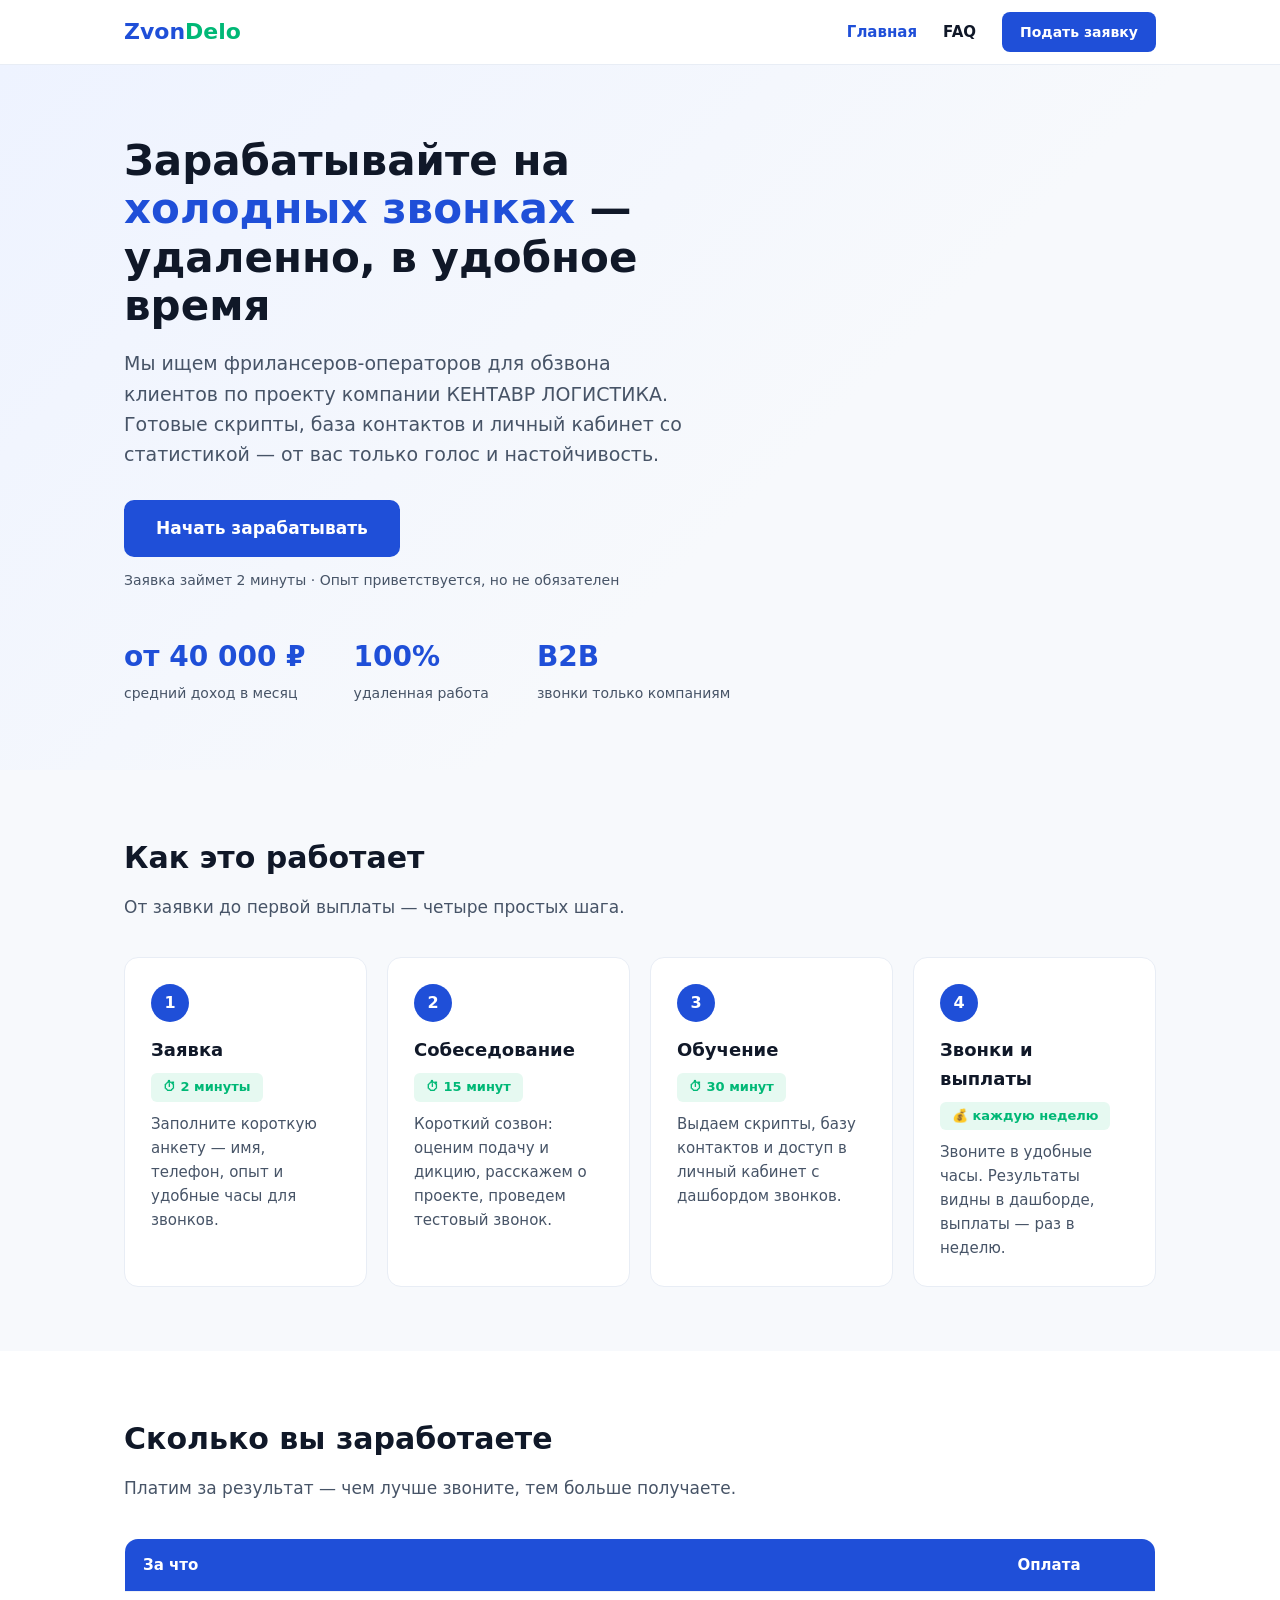
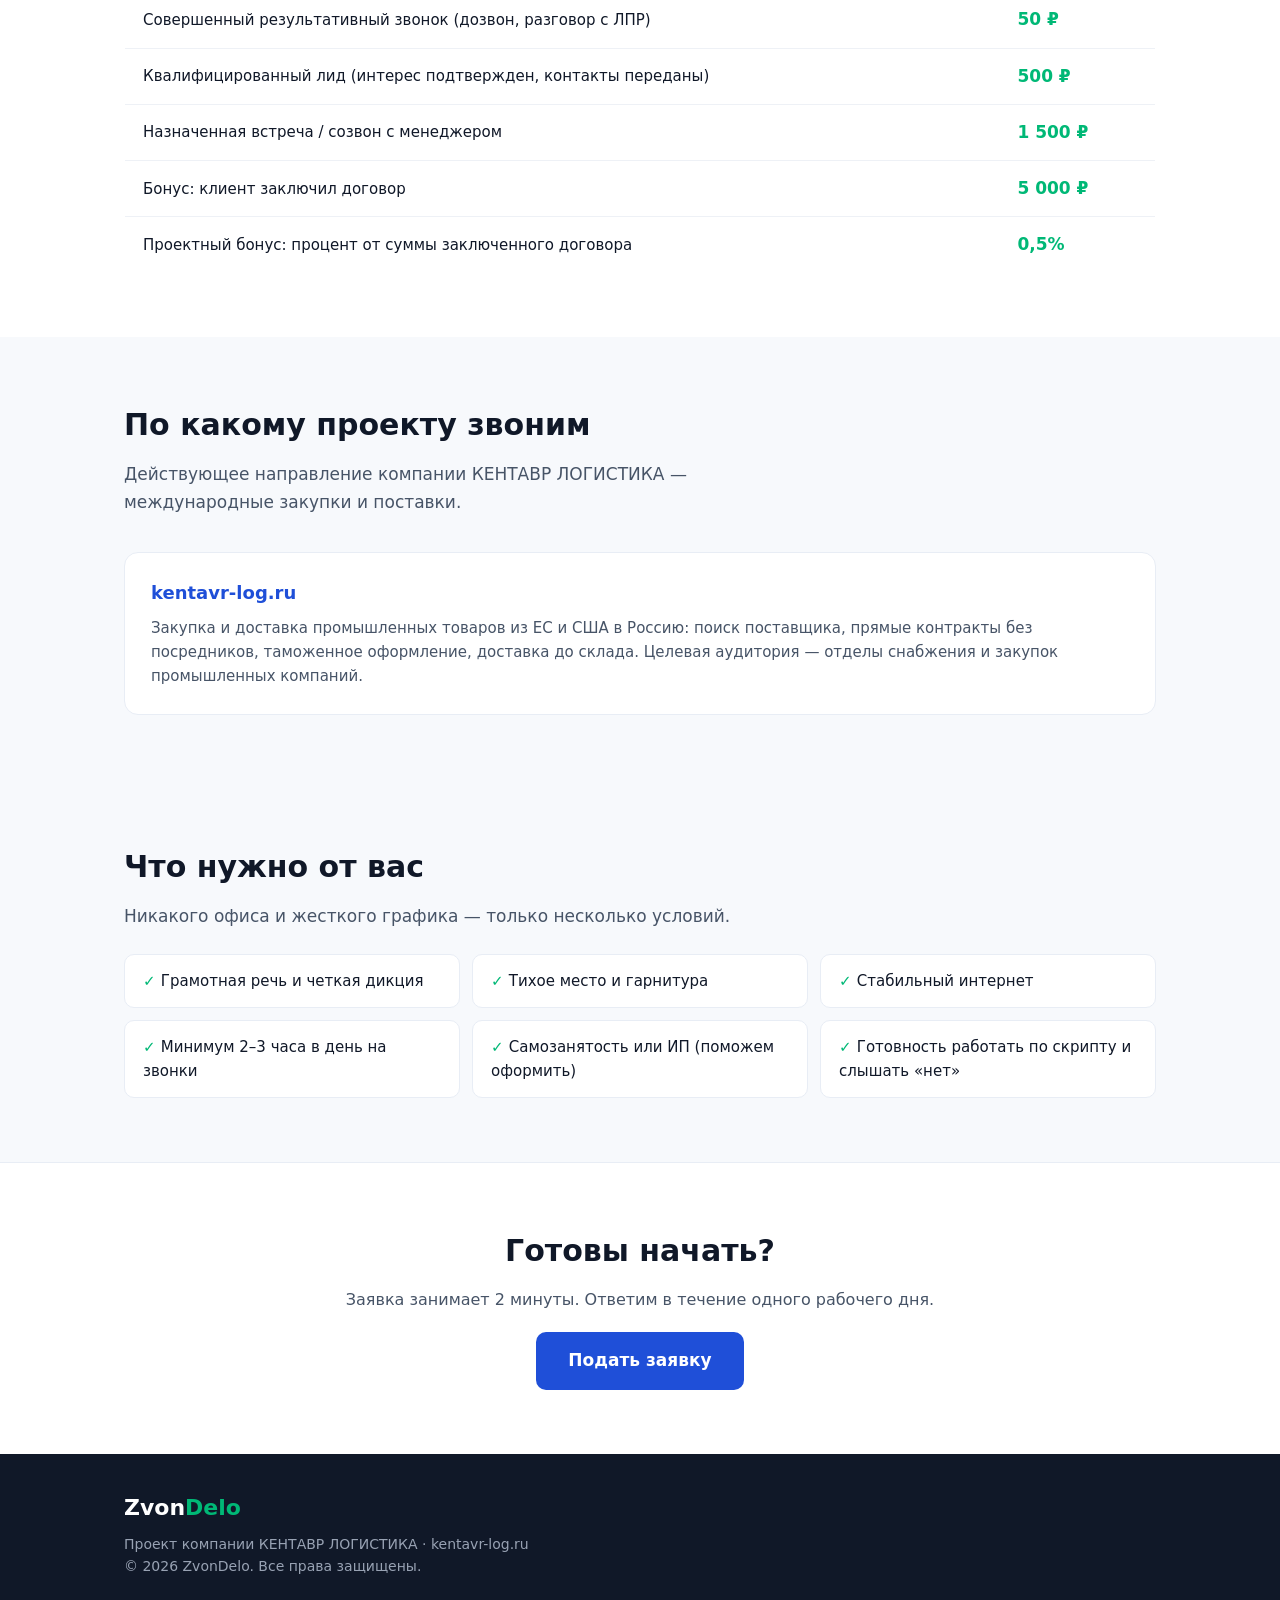
==== index.html @ e2e8523f "narrow delivery geography to Russia only Co-Authored-By: Claude Fable 5 <noreply@anthropic.com>" ====
<!DOCTYPE html>
<html lang="ru">
<head>
<meta charset="UTF-8">
<meta name="viewport" content="width=device-width, initial-scale=1.0">
<title>ZvonDelo — работа на холодных звонках | Удаленная подработка для операторов</title>
<meta name="description" content="Зарабатывайте на холодных звонках удаленно. Гибкий график, оплата за результат, готовые скрипты и база контактов. Подайте заявку за 2 минуты.">
<link rel="icon" type="image/svg+xml" href="favicon.svg">
<link rel="stylesheet" href="style.css">
</head>
<body>

<header>
  <div class="wrap nav">
    <a href="index.html" style="text-decoration:none"><div class="logo">Zvon<span>Delo</span></div></a>
    <div class="nav-links">
      <a href="index.html" class="active">Главная</a>
      <a href="faq.html">FAQ</a>
      <a class="btn-sm" href="apply.html">Подать заявку</a>
    </div>
  </div>
</header>

<section class="hero">
  <div class="wrap">
    <h1>Зарабатывайте на <em>холодных звонках</em> — удаленно, в удобное время</h1>
    <p>Мы ищем фрилансеров-операторов для обзвона клиентов по проекту компании КЕНТАВР ЛОГИСТИКА. Готовые скрипты, база контактов и личный кабинет со статистикой — от вас только голос и настойчивость.</p>
    <a class="btn" href="apply.html">Начать зарабатывать</a>
    <div class="note">Заявка займет 2 минуты · Опыт приветствуется, но не обязателен</div>
    <div class="stats">
      <div><b>от 40 000 ₽</b><span>средний доход в месяц</span></div>
      <div><b>100%</b><span>удаленная работа</span></div>
      <div><b>B2B</b><span>звонки только компаниям</span></div>
    </div>
  </div>
</section>

<section>
  <div class="wrap">
    <h2>Как это работает</h2>
    <p class="sub">От заявки до первой выплаты — четыре простых шага.</p>
    <div class="grid">
      <div class="card"><div class="num">1</div><h3>Заявка</h3><div class="time">⏱ 2 минуты</div><p>Заполните короткую анкету — имя, телефон, опыт и удобные часы для звонков.</p></div>
      <div class="card"><div class="num">2</div><h3>Собеседование</h3><div class="time">⏱ 15 минут</div><p>Короткий созвон: оценим подачу и дикцию, расскажем о проекте, проведем тестовый звонок.</p></div>
      <div class="card"><div class="num">3</div><h3>Обучение</h3><div class="time">⏱ 30 минут</div><p>Выдаем скрипты, базу контактов и доступ в личный кабинет с дашбордом звонков.</p></div>
      <div class="card"><div class="num">4</div><h3>Звонки и выплаты</h3><div class="time">💰 каждую неделю</div><p>Звоните в удобные часы. Результаты видны в дашборде, выплаты — раз в неделю.</p></div>
    </div>
  </div>
</section>

<section class="pay">
  <div class="wrap">
    <h2>Сколько вы заработаете</h2>
    <p class="sub">Платим за результат — чем лучше звоните, тем больше получаете.</p>
    <table class="pay-table">
      <tr><th>За что</th><th>Оплата</th></tr>
      <tr><td>Совершенный результативный звонок (дозвон, разговор с ЛПР)</td><td><b>50 ₽</b></td></tr>
      <tr><td>Квалифицированный лид (интерес подтвержден, контакты переданы)</td><td><b>500 ₽</b></td></tr>
      <tr><td>Назначенная встреча / созвон с менеджером</td><td><b>1 500 ₽</b></td></tr>
      <tr><td>Бонус: клиент заключил договор</td><td><b>5 000 ₽</b></td></tr>
      <tr><td>Проектный бонус: процент от суммы заключенного договора</td><td><b>0,5%</b></td></tr>
    </table>
  </div>
</section>

<section class="projects">
  <div class="wrap">
    <h2>По какому проекту звоним</h2>
    <p class="sub">Действующее направление компании КЕНТАВР ЛОГИСТИКА — международные закупки и поставки.</p>
    <div class="grid">
      <div class="card"><h3>kentavr-log.ru</h3><p>Закупка и доставка промышленных товаров из ЕС и США в Россию: поиск поставщика, прямые контракты без посредников, таможенное оформление, доставка до склада. Целевая аудитория — отделы снабжения и закупок промышленных компаний.</p></div>
    </div>
  </div>
</section>

<section class="req">
  <div class="wrap">
    <h2>Что нужно от вас</h2>
    <p class="sub" style="margin-bottom:24px">Никакого офиса и жесткого графика — только несколько условий.</p>
    <ul>
      <li>Грамотная речь и четкая дикция</li>
      <li>Тихое место и гарнитура</li>
      <li>Стабильный интернет</li>
      <li>Минимум 2–3 часа в день на звонки</li>
      <li>Самозанятость или ИП (поможем оформить)</li>
      <li>Готовность работать по скрипту и слышать «нет»</li>
    </ul>
  </div>
</section>

<section class="cta-strip">
  <div class="wrap">
    <h2>Готовы начать?</h2>
    <p>Заявка занимает 2 минуты. Ответим в течение одного рабочего дня.</p>
    <a class="btn" href="apply.html">Подать заявку</a>
  </div>
</section>

<footer>
  <div class="wrap">
    <div class="logo">Zvon<span style="color:var(--accent)">Delo</span></div>
    <div>Проект компании КЕНТАВР ЛОГИСТИКА · kentavr-log.ru</div>
    <div>© 2026 ZvonDelo. Все права защищены.</div>
  </div>
</footer>

</body>
</html>
---- style.css ----
:root{
  --blue:#1f4fd8; --blue-dark:#16389c; --ink:#101828; --gray:#475467;
  --bg:#f7f9fc; --card:#ffffff; --accent:#00b876; --radius:14px;
}
*{margin:0;padding:0;box-sizing:border-box}
body{font-family:'Segoe UI',system-ui,-apple-system,sans-serif;color:var(--ink);background:var(--bg);line-height:1.6}
.wrap{max-width:1080px;margin:0 auto;padding:0 24px}
header{background:#fff;border-bottom:1px solid #e8edf5;position:sticky;top:0;z-index:10}
.nav{display:flex;align-items:center;justify-content:space-between;height:64px}
.logo{font-size:22px;font-weight:800;color:var(--blue)}
.logo span{color:var(--accent)}
.nav a.btn-sm{background:var(--blue);color:#fff;padding:9px 18px;border-radius:8px;text-decoration:none;font-weight:600;font-size:14px}
.nav-links{display:flex;gap:26px;align-items:center}
.nav-links a{color:var(--ink);text-decoration:none;font-size:15px;font-weight:600}
.nav-links a:hover{color:var(--blue)}
.nav-links a.active{color:var(--blue)}
@media(max-width:560px){.nav-links a:not(.btn-sm){display:none}}
.hero{padding:72px 0 64px;background:linear-gradient(135deg,#eef3ff 0%,#f7f9fc 60%)}
.hero h1{font-size:42px;line-height:1.15;max-width:640px;font-weight:800}
.hero h1 em{color:var(--blue);font-style:normal}
.hero p{font-size:19px;color:var(--gray);max-width:560px;margin:18px 0 30px}
.btn{display:inline-block;background:var(--blue);color:#fff;padding:15px 32px;border-radius:10px;font-size:17px;font-weight:700;text-decoration:none;transition:.2s}
.btn:hover{background:var(--blue-dark)}
.hero .note{font-size:14px;color:var(--gray);margin-top:12px}
.stats{display:flex;gap:48px;margin-top:44px;flex-wrap:wrap}
.stats div b{display:block;font-size:28px;color:var(--blue)}
.stats div span{font-size:14px;color:var(--gray)}
section{padding:64px 0}
h2{font-size:30px;font-weight:800;margin-bottom:12px}
.sub{color:var(--gray);font-size:17px;margin-bottom:36px;max-width:620px}
.grid{display:grid;grid-template-columns:repeat(auto-fit,minmax(240px,1fr));gap:20px}
.card{background:var(--card);border:1px solid #e8edf5;border-radius:var(--radius);padding:26px}
.card .num{width:38px;height:38px;border-radius:50%;background:var(--blue);color:#fff;display:flex;align-items:center;justify-content:center;font-weight:700;margin-bottom:14px}
.card h3{font-size:18px;margin-bottom:8px}
.card p{font-size:15px;color:var(--gray)}
.time{display:inline-block;background:#e6f9f1;color:var(--accent);font-size:13px;font-weight:700;padding:4px 12px;border-radius:6px;margin-bottom:10px}
.pay{background:#fff}
.pay-table{width:100%;border-collapse:collapse;background:var(--card);border-radius:var(--radius);overflow:hidden;border:1px solid #e8edf5}
.pay-table th{background:var(--blue);color:#fff;text-align:left;padding:14px 18px;font-size:15px}
.pay-table td{padding:14px 18px;border-top:1px solid #eef1f6;font-size:15px}
.pay-table td b{color:var(--accent);font-size:17px}
.projects .card h3{color:var(--blue)}
.req ul{list-style:none;display:grid;grid-template-columns:repeat(auto-fit,minmax(280px,1fr));gap:12px}
.req li{background:var(--card);border:1px solid #e8edf5;border-radius:10px;padding:14px 18px;font-size:15px}
.req li::before{content:"✓ ";color:var(--accent);font-weight:800}
.form-sec{background:linear-gradient(135deg,var(--blue) 0%,var(--blue-dark) 100%);color:#fff}
.form-sec h2,.form-sec .sub{color:#fff}
.form-sec .sub{opacity:.85}
form{background:#fff;border-radius:var(--radius);padding:32px;max-width:640px;color:var(--ink)}
.field{margin-bottom:18px}
.field label{display:block;font-size:14px;font-weight:600;margin-bottom:6px}
.field input,.field select,.field textarea{width:100%;padding:12px 14px;border:1px solid #d0d7e2;border-radius:8px;font-size:15px;font-family:inherit}
.field textarea{min-height:90px;resize:vertical}
.two{display:grid;grid-template-columns:1fr 1fr;gap:16px}
form button{width:100%;background:var(--accent);color:#fff;border:none;padding:15px;border-radius:10px;font-size:17px;font-weight:700;cursor:pointer}
form button:hover{filter:brightness(1.06)}
.form-note{font-size:13px;color:var(--gray);margin-top:12px;text-align:center}
.faq details{background:var(--card);border:1px solid #e8edf5;border-radius:10px;padding:18px 22px;margin-bottom:12px}
.faq summary{font-weight:700;cursor:pointer;font-size:16px}
.faq details p{margin-top:10px;color:var(--gray);font-size:15px}
.cta-strip{text-align:center;background:#fff;border-top:1px solid #e8edf5}
.cta-strip p{color:var(--gray);margin-bottom:20px}
footer{background:var(--ink);color:#98a2b3;padding:36px 0;font-size:14px}
footer .logo{color:#fff;margin-bottom:8px}
@media(max-width:640px){.hero h1{font-size:30px}.two{grid-template-columns:1fr}}
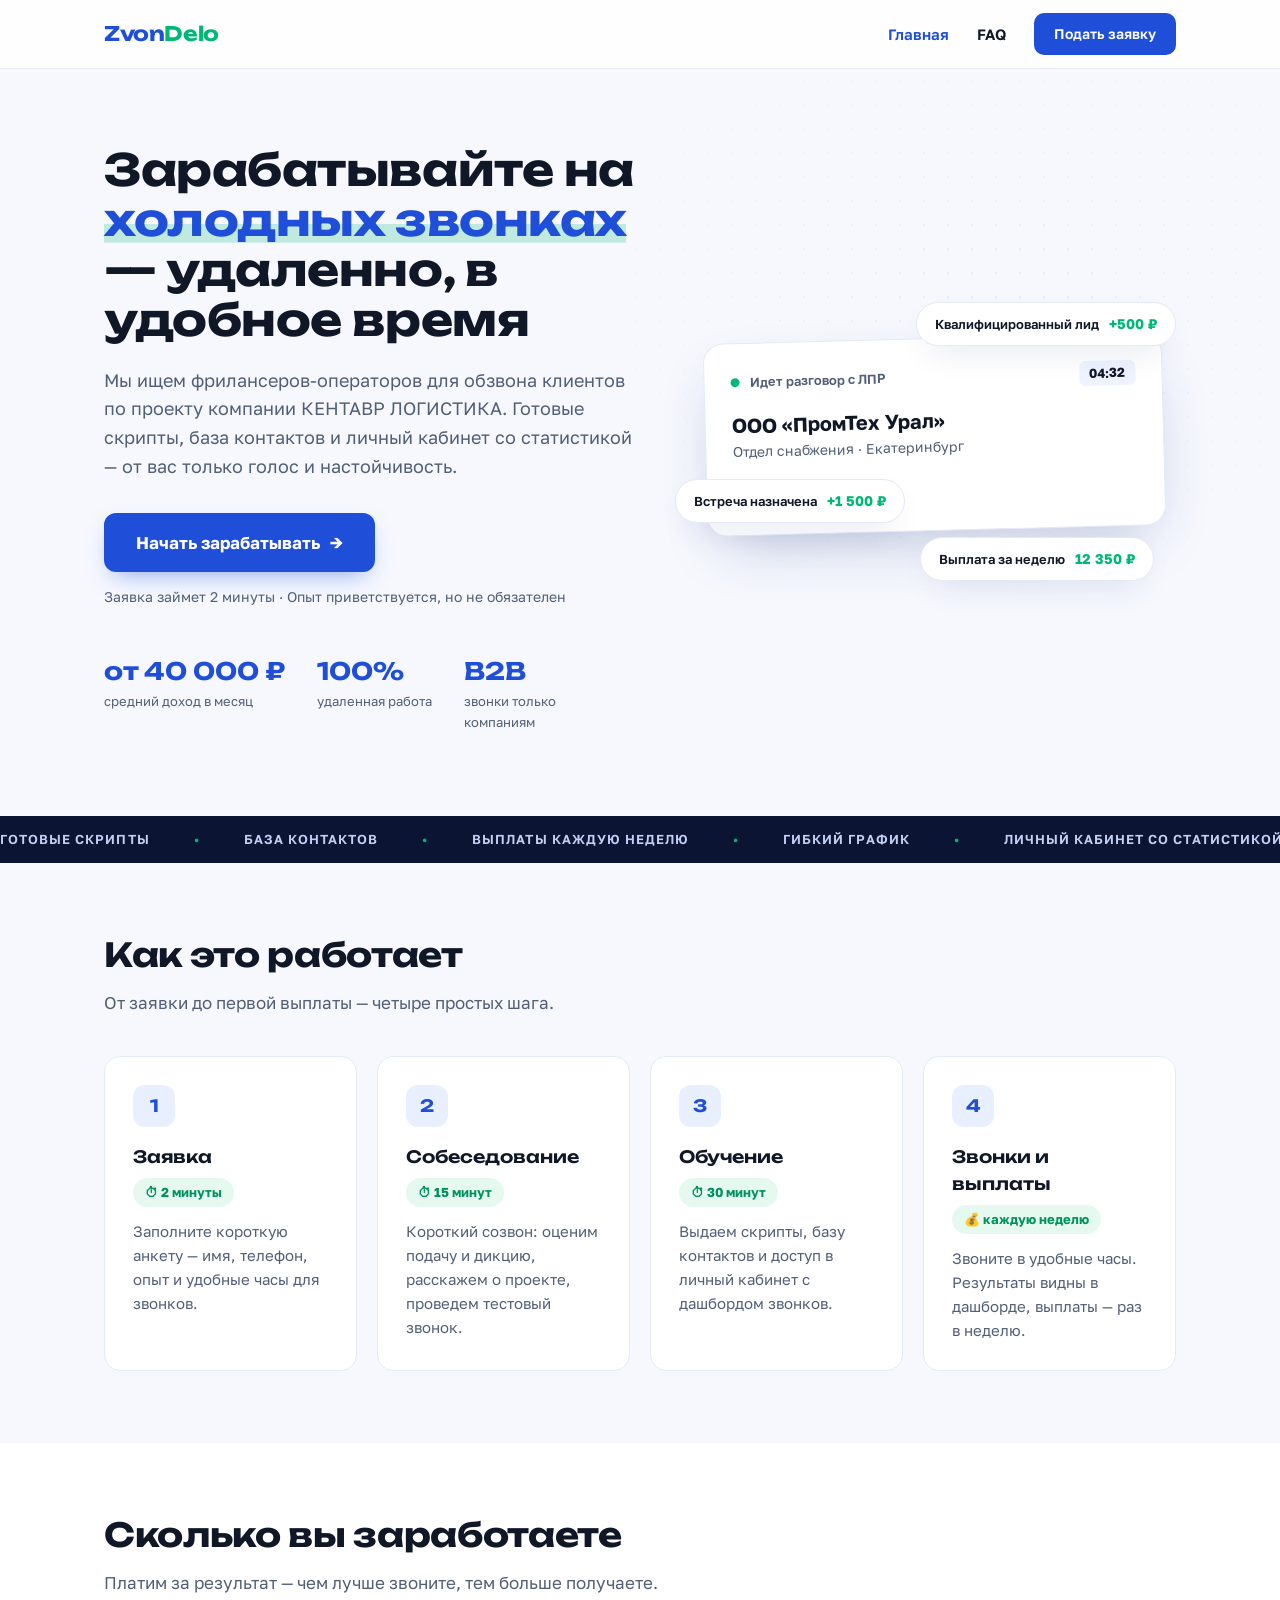
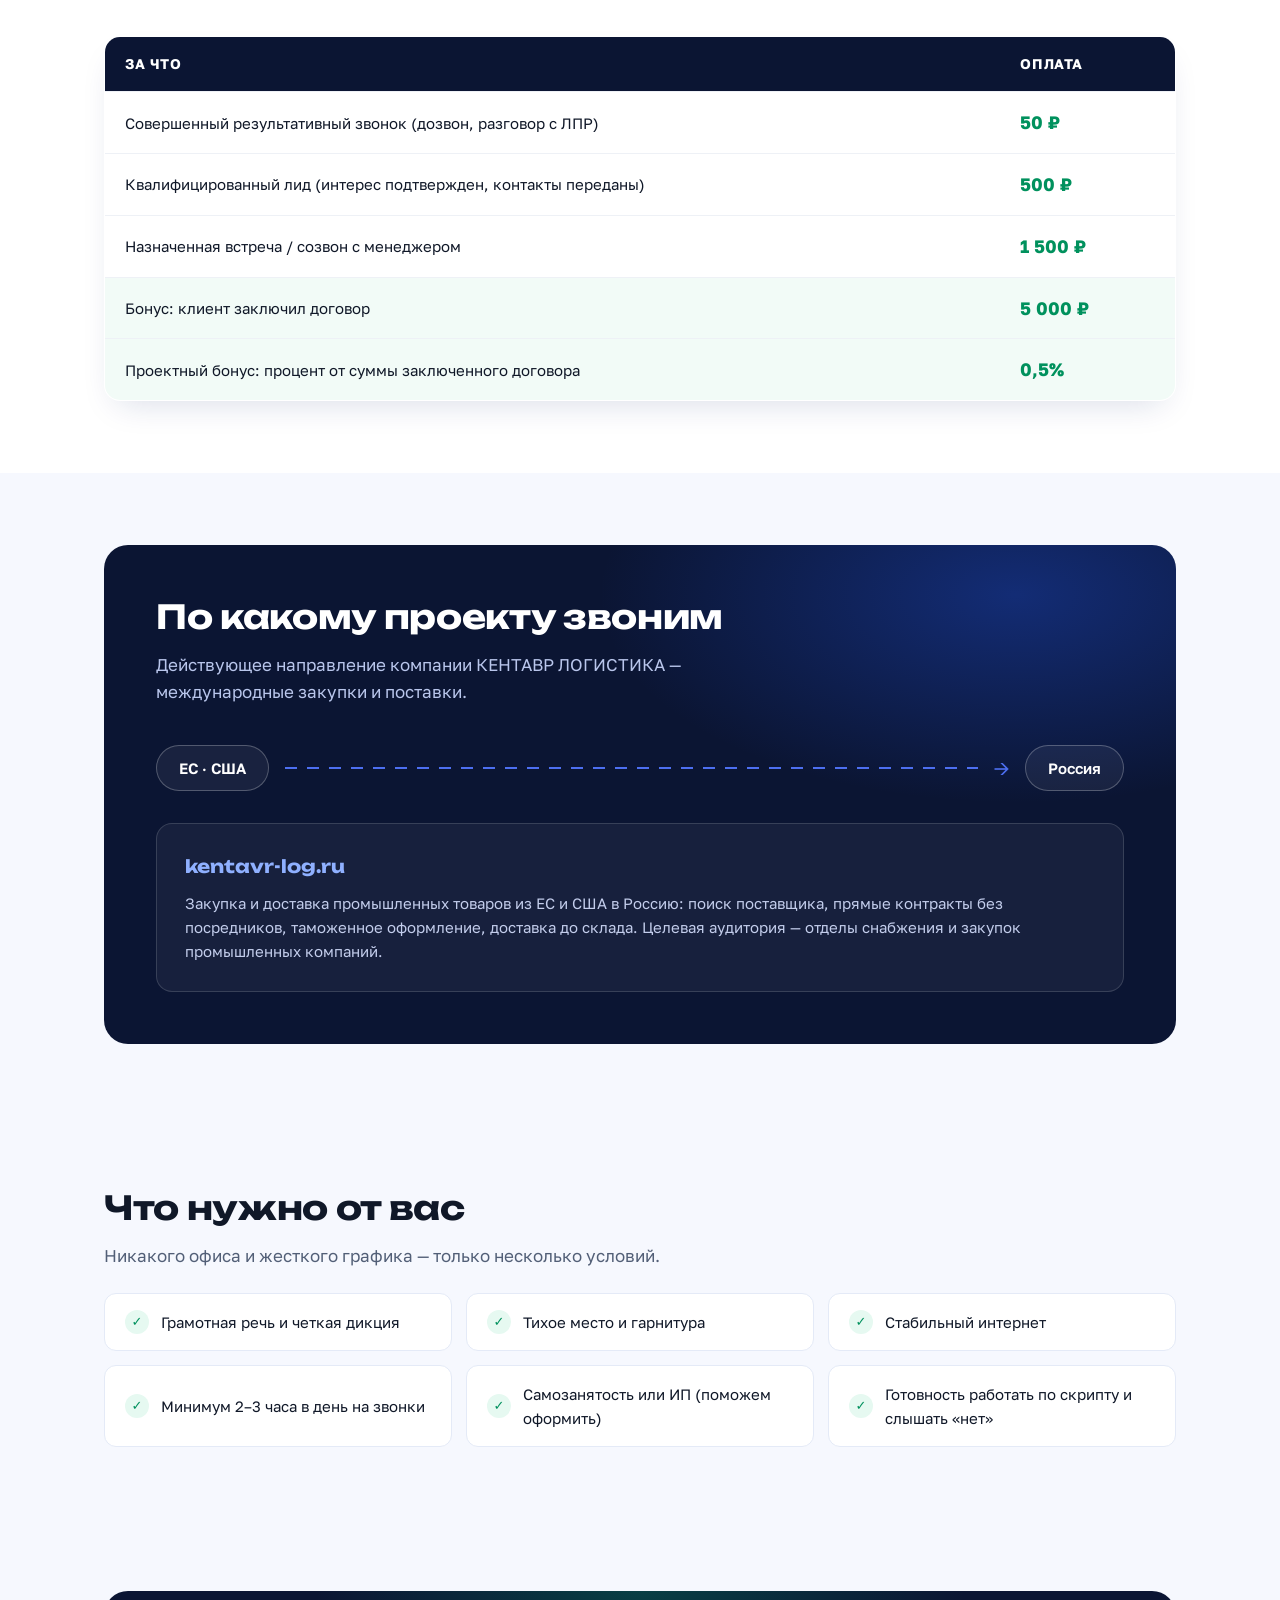
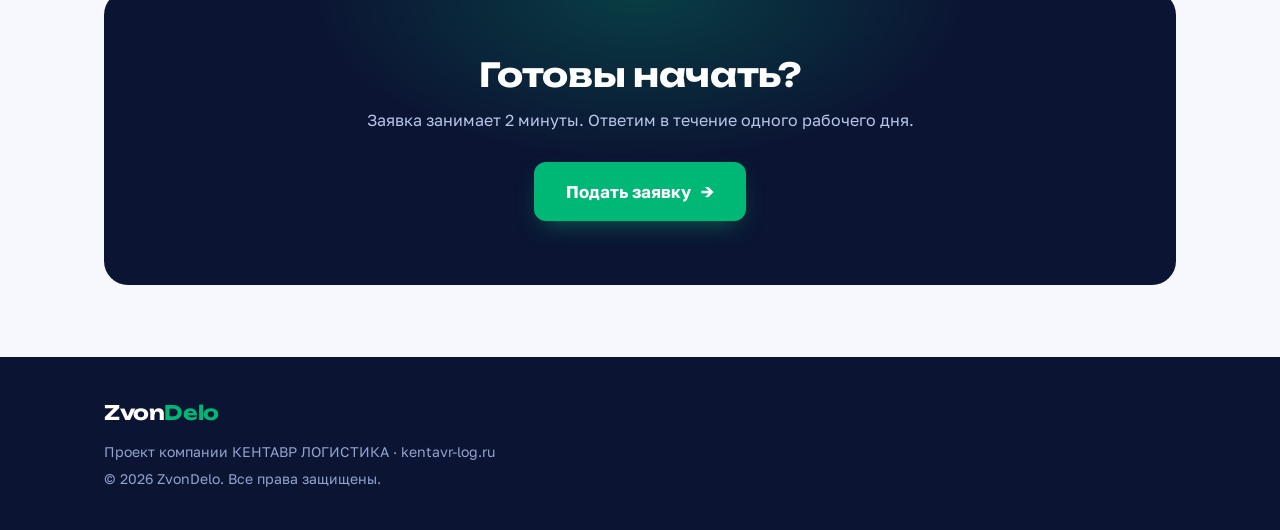
==== commit b7621bc6: "redesign: lively visual style with Unbounded/Golos type, animated hero and motion accents Co-Authore" ====
--- a/index.html
+++ b/index.html
@@ -1,11 +1,16 @@
 <!DOCTYPE html>
 <html lang="ru">
 <head>
+
+
 <meta charset="UTF-8">
 <meta name="viewport" content="width=device-width, initial-scale=1.0">
 <title>ZvonDelo — работа на холодных звонках | Удаленная подработка для операторов</title>
 <meta name="description" content="Зарабатывайте на холодных звонках удаленно. Гибкий график, оплата за результат, готовые скрипты и база контактов. Подайте заявку за 2 минуты.">
 <link rel="icon" type="image/svg+xml" href="favicon.svg">
+<link rel="preconnect" href="https://fonts.googleapis.com">
+<link rel="preconnect" href="https://fonts.gstatic.com" crossorigin>
+<link href="https://fonts.googleapis.com/css2?family=Unbounded:wght@500;700&family=Golos+Text:wght@400;500;600;700&display=swap" rel="stylesheet">
 <link rel="stylesheet" href="style.css">
 </head>
 <body>
@@ -22,28 +27,58 @@
 </header>
 
 <section class="hero">
-  <div class="wrap">
-    <h1>Зарабатывайте на <em>холодных звонках</em> — удаленно, в удобное время</h1>
-    <p>Мы ищем фрилансеров-операторов для обзвона клиентов по проекту компании КЕНТАВР ЛОГИСТИКА. Готовые скрипты, база контактов и личный кабинет со статистикой — от вас только голос и настойчивость.</p>
-    <a class="btn" href="apply.html">Начать зарабатывать</a>
-    <div class="note">Заявка займет 2 минуты · Опыт приветствуется, но не обязателен</div>
-    <div class="stats">
-      <div><b>от 40 000 ₽</b><span>средний доход в месяц</span></div>
-      <div><b>100%</b><span>удаленная работа</span></div>
-      <div><b>B2B</b><span>звонки только компаниям</span></div>
+  <div class="wrap hero-grid">
+    <div>
+      <h1>Зарабатывайте на <em>холодных звонках</em> — удаленно, в удобное время</h1>
+      <p>Мы ищем фрилансеров-операторов для обзвона клиентов по проекту компании КЕНТАВР ЛОГИСТИКА. Готовые скрипты, база контактов и личный кабинет со статистикой — от вас только голос и настойчивость.</p>
+      <a class="btn" href="apply.html">Начать зарабатывать</a>
+      <div class="note">Заявка займет 2 минуты · Опыт приветствуется, но не обязателен</div>
+      <div class="stats">
+        <div><b>от 40 000 ₽</b><span>средний доход в месяц</span></div>
+        <div><b>100%</b><span>удаленная работа</span></div>
+        <div><b>B2B</b><span>звонки только компаниям</span></div>
+      </div>
+    </div>
+    <div class="hero-visual" aria-hidden="true">
+      <div class="call-card">
+        <div class="call-top"><span class="live-dot"></span>Идет разговор с ЛПР<span class="call-timer">04:32</span></div>
+        <div class="call-company">ООО «ПромТех Урал»</div>
+        <div class="call-role">Отдел снабжения · Екатеринбург</div>
+        <div class="wave"><i></i><i></i><i></i><i></i><i></i><i></i><i></i></div>
+      </div>
+      <div class="chip chip-lead">Квалифицированный лид <b>+500 ₽</b></div>
+      <div class="chip chip-meet">Встреча назначена <b>+1 500 ₽</b></div>
+      <div class="chip chip-pay">Выплата за неделю <b>12 350 ₽</b></div>
     </div>
   </div>
 </section>
+
+<div class="ticker" aria-hidden="true">
+  <div class="ticker-track">
+    <span>Готовые скрипты</span><span class="dot">•</span>
+    <span>База контактов</span><span class="dot">•</span>
+    <span>Выплаты каждую неделю</span><span class="dot">•</span>
+    <span>Гибкий график</span><span class="dot">•</span>
+    <span>Личный кабинет со статистикой</span><span class="dot">•</span>
+    <span>Только B2B</span><span class="dot">•</span>
+    <span>Готовые скрипты</span><span class="dot">•</span>
+    <span>База контактов</span><span class="dot">•</span>
+    <span>Выплаты каждую неделю</span><span class="dot">•</span>
+    <span>Гибкий график</span><span class="dot">•</span>
+    <span>Личный кабинет со статистикой</span><span class="dot">•</span>
+    <span>Только B2B</span><span class="dot">•</span>
+  </div>
+</div>
 
 <section>
   <div class="wrap">
     <h2>Как это работает</h2>
     <p class="sub">От заявки до первой выплаты — четыре простых шага.</p>
     <div class="grid">
-      <div class="card"><div class="num">1</div><h3>Заявка</h3><div class="time">⏱ 2 минуты</div><p>Заполните короткую анкету — имя, телефон, опыт и удобные часы для звонков.</p></div>
-      <div class="card"><div class="num">2</div><h3>Собеседование</h3><div class="time">⏱ 15 минут</div><p>Короткий созвон: оценим подачу и дикцию, расскажем о проекте, проведем тестовый звонок.</p></div>
-      <div class="card"><div class="num">3</div><h3>Обучение</h3><div class="time">⏱ 30 минут</div><p>Выдаем скрипты, базу контактов и доступ в личный кабинет с дашбордом звонков.</p></div>
-      <div class="card"><div class="num">4</div><h3>Звонки и выплаты</h3><div class="time">💰 каждую неделю</div><p>Звоните в удобные часы. Результаты видны в дашборде, выплаты — раз в неделю.</p></div>
+      <div class="card reveal"><div class="num">1</div><h3>Заявка</h3><div class="time">⏱ 2 минуты</div><p>Заполните короткую анкету — имя, телефон, опыт и удобные часы для звонков.</p></div>
+      <div class="card reveal"><div class="num">2</div><h3>Собеседование</h3><div class="time">⏱ 15 минут</div><p>Короткий созвон: оценим подачу и дикцию, расскажем о проекте, проведем тестовый звонок.</p></div>
+      <div class="card reveal"><div class="num">3</div><h3>Обучение</h3><div class="time">⏱ 30 минут</div><p>Выдаем скрипты, базу контактов и доступ в личный кабинет с дашбордом звонков.</p></div>
+      <div class="card reveal"><div class="num">4</div><h3>Звонки и выплаты</h3><div class="time">💰 каждую неделю</div><p>Звоните в удобные часы. Результаты видны в дашборде, выплаты — раз в неделю.</p></div>
     </div>
   </div>
 </section>
@@ -52,23 +87,32 @@
   <div class="wrap">
     <h2>Сколько вы заработаете</h2>
     <p class="sub">Платим за результат — чем лучше звоните, тем больше получаете.</p>
-    <table class="pay-table">
+    <table class="pay-table reveal">
       <tr><th>За что</th><th>Оплата</th></tr>
       <tr><td>Совершенный результативный звонок (дозвон, разговор с ЛПР)</td><td><b>50 ₽</b></td></tr>
       <tr><td>Квалифицированный лид (интерес подтвержден, контакты переданы)</td><td><b>500 ₽</b></td></tr>
       <tr><td>Назначенная встреча / созвон с менеджером</td><td><b>1 500 ₽</b></td></tr>
-      <tr><td>Бонус: клиент заключил договор</td><td><b>5 000 ₽</b></td></tr>
-      <tr><td>Проектный бонус: процент от суммы заключенного договора</td><td><b>0,5%</b></td></tr>
+      <tr class="bonus"><td>Бонус: клиент заключил договор</td><td><b>5 000 ₽</b></td></tr>
+      <tr class="bonus"><td>Проектный бонус: процент от суммы заключенного договора</td><td><b>0,5%</b></td></tr>
     </table>
   </div>
 </section>
 
 <section class="projects">
   <div class="wrap">
-    <h2>По какому проекту звоним</h2>
-    <p class="sub">Действующее направление компании КЕНТАВР ЛОГИСТИКА — международные закупки и поставки.</p>
-    <div class="grid">
-      <div class="card"><h3>kentavr-log.ru</h3><p>Закупка и доставка промышленных товаров из ЕС и США в Россию: поиск поставщика, прямые контракты без посредников, таможенное оформление, доставка до склада. Целевая аудитория — отделы снабжения и закупок промышленных компаний.</p></div>
+    <div class="project-panel reveal">
+      <h2>По какому проекту звоним</h2>
+      <p class="sub">Действующее направление компании КЕНТАВР ЛОГИСТИКА — международные закупки и поставки.</p>
+      <div class="route" aria-hidden="true">
+        <span class="route-pill">ЕС · США</span>
+        <span class="route-line"></span>
+        <span class="route-arrow">→</span>
+        <span class="route-pill">Россия</span>
+      </div>
+      <div class="project-card">
+        <h3>kentavr-log.ru</h3>
+        <p>Закупка и доставка промышленных товаров из ЕС и США в Россию: поиск поставщика, прямые контракты без посредников, таможенное оформление, доставка до склада. Целевая аудитория — отделы снабжения и закупок промышленных компаний.</p>
+      </div>
     </div>
   </div>
 </section>
@@ -78,31 +122,44 @@
     <h2>Что нужно от вас</h2>
     <p class="sub" style="margin-bottom:24px">Никакого офиса и жесткого графика — только несколько условий.</p>
     <ul>
-      <li>Грамотная речь и четкая дикция</li>
-      <li>Тихое место и гарнитура</li>
-      <li>Стабильный интернет</li>
-      <li>Минимум 2–3 часа в день на звонки</li>
-      <li>Самозанятость или ИП (поможем оформить)</li>
-      <li>Готовность работать по скрипту и слышать «нет»</li>
+      <li class="reveal">Грамотная речь и четкая дикция</li>
+      <li class="reveal">Тихое место и гарнитура</li>
+      <li class="reveal">Стабильный интернет</li>
+      <li class="reveal">Минимум 2–3 часа в день на звонки</li>
+      <li class="reveal">Самозанятость или ИП (поможем оформить)</li>
+      <li class="reveal">Готовность работать по скрипту и слышать «нет»</li>
     </ul>
   </div>
 </section>
 
 <section class="cta-strip">
   <div class="wrap">
-    <h2>Готовы начать?</h2>
-    <p>Заявка занимает 2 минуты. Ответим в течение одного рабочего дня.</p>
-    <a class="btn" href="apply.html">Подать заявку</a>
+    <div class="cta-panel reveal">
+      <h2>Готовы начать?</h2>
+      <p>Заявка занимает 2 минуты. Ответим в течение одного рабочего дня.</p>
+      <a class="btn btn-green" href="apply.html">Подать заявку</a>
+    </div>
   </div>
 </section>
 
 <footer>
   <div class="wrap">
-    <div class="logo">Zvon<span style="color:var(--accent)">Delo</span></div>
+    <div class="logo">Zvon<span style="color:var(--green)">Delo</span></div>
     <div>Проект компании КЕНТАВР ЛОГИСТИКА · kentavr-log.ru</div>
     <div>© 2026 ZvonDelo. Все права защищены.</div>
   </div>
 </footer>
 
+<script>
+(function(){
+  var els=document.querySelectorAll('.reveal');
+  if(!('IntersectionObserver' in window)){els.forEach(function(el){el.classList.add('in')});return}
+  var io=new IntersectionObserver(function(entries){
+    entries.forEach(function(e){if(e.isIntersecting){e.target.classList.add('in');io.unobserve(e.target)}})
+  },{threshold:.12});
+  els.forEach(function(el){io.observe(el)});
+})();
+</script>
+
 </body>
 </html>
--- a/style.css
+++ b/style.css
@@ -1,65 +1,164 @@
 :root{
-  --blue:#1f4fd8; --blue-dark:#16389c; --ink:#101828; --gray:#475467;
-  --bg:#f7f9fc; --card:#ffffff; --accent:#00b876; --radius:14px;
+  --blue:#1f4fd8; --blue-dark:#1740b4; --navy:#0b1533; --navy-2:#13224f;
+  --ink:#101828; --gray:#525f77; --bg:#f6f8fe; --card:#ffffff;
+  --green:#00b876; --green-dark:#00915d; --line:#e4eaf7;
+  --radius:16px; --shadow:0 14px 34px -14px rgba(16,38,110,.18);
 }
 *{margin:0;padding:0;box-sizing:border-box}
-body{font-family:'Segoe UI',system-ui,-apple-system,sans-serif;color:var(--ink);background:var(--bg);line-height:1.6}
-.wrap{max-width:1080px;margin:0 auto;padding:0 24px}
-header{background:#fff;border-bottom:1px solid #e8edf5;position:sticky;top:0;z-index:10}
-.nav{display:flex;align-items:center;justify-content:space-between;height:64px}
-.logo{font-size:22px;font-weight:800;color:var(--blue)}
-.logo span{color:var(--accent)}
-.nav a.btn-sm{background:var(--blue);color:#fff;padding:9px 18px;border-radius:8px;text-decoration:none;font-weight:600;font-size:14px}
-.nav-links{display:flex;gap:26px;align-items:center}
-.nav-links a{color:var(--ink);text-decoration:none;font-size:15px;font-weight:600}
+body{font-family:'Golos Text',system-ui,-apple-system,'Segoe UI',sans-serif;color:var(--ink);background:var(--bg);line-height:1.6}
+h1,h2,h3,.logo{font-family:'Unbounded','Golos Text',sans-serif}
+.wrap{max-width:1120px;margin:0 auto;padding:0 24px}
+
+header{position:sticky;top:0;z-index:20;background:rgba(255,255,255,.86);backdrop-filter:blur(12px);-webkit-backdrop-filter:blur(12px);border-bottom:1px solid var(--line)}
+.nav{display:flex;align-items:center;justify-content:space-between;height:68px}
+.logo{font-size:20px;font-weight:700;color:var(--blue);letter-spacing:-.02em}
+.logo span{color:var(--green)}
+.nav-links{display:flex;gap:28px;align-items:center}
+.nav-links a{color:var(--ink);text-decoration:none;font-size:15px;font-weight:600;transition:color .2s}
 .nav-links a:hover{color:var(--blue)}
 .nav-links a.active{color:var(--blue)}
+.nav a.btn-sm{background:var(--blue);color:#fff;padding:10px 20px;border-radius:10px;text-decoration:none;font-weight:600;font-size:14px;transition:background .2s,transform .2s}
+.nav a.btn-sm:hover{background:var(--blue-dark);transform:translateY(-1px);color:#fff}
 @media(max-width:560px){.nav-links a:not(.btn-sm){display:none}}
-.hero{padding:72px 0 64px;background:linear-gradient(135deg,#eef3ff 0%,#f7f9fc 60%)}
-.hero h1{font-size:42px;line-height:1.15;max-width:640px;font-weight:800}
-.hero h1 em{color:var(--blue);font-style:normal}
-.hero p{font-size:19px;color:var(--gray);max-width:560px;margin:18px 0 30px}
-.btn{display:inline-block;background:var(--blue);color:#fff;padding:15px 32px;border-radius:10px;font-size:17px;font-weight:700;text-decoration:none;transition:.2s}
-.btn:hover{background:var(--blue-dark)}
-.hero .note{font-size:14px;color:var(--gray);margin-top:12px}
-.stats{display:flex;gap:48px;margin-top:44px;flex-wrap:wrap}
-.stats div b{display:block;font-size:28px;color:var(--blue)}
-.stats div span{font-size:14px;color:var(--gray)}
-section{padding:64px 0}
-h2{font-size:30px;font-weight:800;margin-bottom:12px}
-.sub{color:var(--gray);font-size:17px;margin-bottom:36px;max-width:620px}
+
+.hero{padding:76px 0 84px;position:relative;overflow:hidden}
+.hero::before{content:"";position:absolute;inset:0;background-image:radial-gradient(circle,#d9e3fa 1.2px,transparent 1.2px);background-size:24px 24px;opacity:.55;-webkit-mask-image:radial-gradient(720px 480px at 78% 30%,#000 0%,transparent 70%);mask-image:radial-gradient(720px 480px at 78% 30%,#000 0%,transparent 70%)}
+.hero-grid{display:grid;grid-template-columns:1.05fr .95fr;gap:56px;align-items:center;position:relative}
+.hero h1{font-size:clamp(30px,4.4vw,44px);line-height:1.14;font-weight:700;letter-spacing:-.01em}
+.hero h1 em{font-style:normal;color:var(--blue);background-image:linear-gradient(0deg,rgba(0,184,118,.22),rgba(0,184,118,.22));background-size:100% 34%;background-repeat:no-repeat;background-position:0 88%}
+.hero p{font-size:18px;color:var(--gray);max-width:540px;margin:20px 0 32px}
+.btn{display:inline-flex;align-items:center;gap:10px;background:var(--blue);color:#fff;padding:16px 32px;border-radius:12px;font-size:17px;font-weight:700;text-decoration:none;transition:background .2s,transform .2s,box-shadow .2s;box-shadow:0 10px 24px -10px rgba(31,79,216,.55)}
+.btn::after{content:"\2192";transition:transform .2s}
+.btn:hover{background:var(--blue-dark);transform:translateY(-2px)}
+.btn:hover::after{transform:translateX(4px)}
+.btn-green{background:var(--green);box-shadow:0 10px 24px -10px rgba(0,184,118,.55)}
+.btn-green:hover{background:var(--green-dark)}
+.hero .note{font-size:14px;color:var(--gray);margin-top:14px}
+.stats{display:flex;gap:32px;margin-top:44px;flex-wrap:wrap}
+.stats div b{display:block;font-size:24px;color:var(--blue);font-family:'Unbounded',sans-serif;font-weight:700}
+.stats div span{font-size:13px;color:var(--gray);display:block;max-width:150px}
+
+.hero-visual{position:relative;padding:36px 12px 44px}
+.call-card{background:#fff;border:1px solid var(--line);border-radius:20px;padding:26px;box-shadow:0 24px 60px -20px rgba(16,38,110,.28);transform:rotate(-1.5deg);position:relative}
+.call-top{display:flex;align-items:center;gap:10px;font-size:13px;font-weight:600;color:var(--gray)}
+.call-timer{margin-left:auto;font-variant-numeric:tabular-nums;color:var(--ink);background:#eef3ff;padding:2px 10px;border-radius:6px;font-weight:700}
+.live-dot{width:9px;height:9px;border-radius:50%;background:var(--green);animation:pulse 1.6s ease-out infinite}
+@keyframes pulse{0%{box-shadow:0 0 0 0 rgba(0,184,118,.5)}100%{box-shadow:0 0 0 10px rgba(0,184,118,0)}}
+.call-company{font-size:20px;font-weight:700;margin-top:14px}
+.call-role{font-size:14px;color:var(--gray)}
+.wave{display:flex;gap:5px;align-items:flex-end;height:28px;margin-top:18px}
+.wave i{width:5px;border-radius:3px;background:var(--blue);height:100%;transform-origin:bottom;animation:eq 1.1s ease-in-out infinite}
+.wave i:nth-child(1){animation-delay:0s;opacity:.9}
+.wave i:nth-child(2){animation-delay:.12s}
+.wave i:nth-child(3){animation-delay:.24s;opacity:.8}
+.wave i:nth-child(4){animation-delay:.36s}
+.wave i:nth-child(5){animation-delay:.48s;opacity:.7}
+.wave i:nth-child(6){animation-delay:.6s}
+.wave i:nth-child(7){animation-delay:.72s;opacity:.85}
+@keyframes eq{0%,100%{transform:scaleY(.25)}50%{transform:scaleY(1)}}
+.chip{position:absolute;display:flex;gap:10px;align-items:center;background:#fff;border:1px solid var(--line);box-shadow:var(--shadow);border-radius:999px;padding:10px 18px;font-size:13px;font-weight:600;white-space:nowrap}
+.chip b{color:var(--green);font-size:14px}
+.chip-lead{top:0;right:0;animation:float 5s ease-in-out infinite}
+.chip-meet{bottom:52px;left:-18px;animation:float 6s .8s ease-in-out infinite}
+.chip-pay{bottom:-6px;right:22px;animation:float 5.5s .4s ease-in-out infinite}
+@keyframes float{0%,100%{transform:translateY(0)}50%{transform:translateY(-9px)}}
+
+.ticker{background:var(--navy);overflow:hidden;padding:13px 0}
+.ticker-track{display:flex;gap:44px;width:max-content;animation:ticker 28s linear infinite}
+.ticker-track span{color:#c2cff2;font-size:13px;font-weight:600;letter-spacing:.08em;text-transform:uppercase;white-space:nowrap}
+.ticker-track span.dot{color:var(--green)}
+@keyframes ticker{to{transform:translateX(-50%)}}
+
+section{padding:72px 0}
+h2{font-size:clamp(24px,3.2vw,33px);font-weight:700;margin-bottom:14px;letter-spacing:-.01em;line-height:1.2}
+.sub{color:var(--gray);font-size:17px;margin-bottom:40px;max-width:620px}
 .grid{display:grid;grid-template-columns:repeat(auto-fit,minmax(240px,1fr));gap:20px}
-.card{background:var(--card);border:1px solid #e8edf5;border-radius:var(--radius);padding:26px}
-.card .num{width:38px;height:38px;border-radius:50%;background:var(--blue);color:#fff;display:flex;align-items:center;justify-content:center;font-weight:700;margin-bottom:14px}
-.card h3{font-size:18px;margin-bottom:8px}
+.card{background:var(--card);border:1px solid var(--line);border-radius:var(--radius);padding:28px;transition:transform .25s,box-shadow .25s,border-color .25s}
+.card:hover{transform:translateY(-5px);box-shadow:var(--shadow);border-color:#c9d7fb}
+.card .num{display:inline-flex;width:42px;height:42px;border-radius:12px;background:#e8efff;color:var(--blue);align-items:center;justify-content:center;font-family:'Unbounded',sans-serif;font-weight:700;font-size:17px;margin-bottom:16px}
+.card h3{font-size:17px;margin-bottom:8px;font-weight:600}
 .card p{font-size:15px;color:var(--gray)}
-.time{display:inline-block;background:#e6f9f1;color:var(--accent);font-size:13px;font-weight:700;padding:4px 12px;border-radius:6px;margin-bottom:10px}
+.time{display:inline-block;background:#e6f9f1;color:var(--green-dark);font-size:13px;font-weight:700;padding:4px 12px;border-radius:999px;margin-bottom:12px}
+
 .pay{background:#fff}
-.pay-table{width:100%;border-collapse:collapse;background:var(--card);border-radius:var(--radius);overflow:hidden;border:1px solid #e8edf5}
-.pay-table th{background:var(--blue);color:#fff;text-align:left;padding:14px 18px;font-size:15px}
-.pay-table td{padding:14px 18px;border-top:1px solid #eef1f6;font-size:15px}
-.pay-table td b{color:var(--accent);font-size:17px}
-.projects .card h3{color:var(--blue)}
-.req ul{list-style:none;display:grid;grid-template-columns:repeat(auto-fit,minmax(280px,1fr));gap:12px}
-.req li{background:var(--card);border:1px solid #e8edf5;border-radius:10px;padding:14px 18px;font-size:15px}
-.req li::before{content:"✓ ";color:var(--accent);font-weight:800}
-.form-sec{background:linear-gradient(135deg,var(--blue) 0%,var(--blue-dark) 100%);color:#fff}
-.form-sec h2,.form-sec .sub{color:#fff}
-.form-sec .sub{opacity:.85}
-form{background:#fff;border-radius:var(--radius);padding:32px;max-width:640px;color:var(--ink)}
+.pay-table{width:100%;border-collapse:collapse;background:var(--card);border-radius:var(--radius);overflow:hidden;border:1px solid var(--line);box-shadow:var(--shadow)}
+.pay-table th{background:var(--navy);color:#fff;text-align:left;padding:16px 20px;font-size:14px;letter-spacing:.04em;text-transform:uppercase}
+.pay-table td{padding:16px 20px;border-top:1px solid #eef1f6;font-size:15px;transition:background .2s}
+.pay-table tr:hover td{background:#f4f8ff}
+.pay-table td b{color:var(--green-dark);font-size:18px;white-space:nowrap}
+.pay-table tr.bonus td{background:#f2fbf7}
+.pay-table tr.bonus:hover td{background:#e9f8f1}
+
+.project-panel{background:var(--navy);border-radius:24px;padding:52px;position:relative;overflow:hidden}
+.project-panel::before{content:"";position:absolute;inset:0;background:radial-gradient(640px 320px at 85% 10%,rgba(31,79,216,.4),transparent 65%)}
+.project-panel>*{position:relative}
+.project-panel h2{color:#fff}
+.project-panel .sub{color:#b9c6ec}
+.route{display:flex;align-items:center;gap:16px;margin:8px 0 32px;flex-wrap:wrap}
+.route-pill{border:1px solid rgba(255,255,255,.25);color:#fff;padding:10px 22px;border-radius:999px;font-weight:600;font-size:15px;background:rgba(255,255,255,.06);white-space:nowrap}
+.route-line{flex:1;min-width:70px;height:2px;background:repeating-linear-gradient(90deg,#4d6ff0 0 12px,transparent 12px 22px);animation:dash 1s linear infinite}
+@keyframes dash{to{background-position:22px 0}}
+.route-arrow{color:#4d6ff0;font-size:20px}
+.project-card{background:rgba(255,255,255,.05);border:1px solid rgba(255,255,255,.14);border-radius:16px;padding:28px}
+.project-card h3{color:#8fb0ff;font-size:18px;margin-bottom:10px}
+.project-card p{color:#c3cdec;font-size:15px}
+
+.req ul{list-style:none;display:grid;grid-template-columns:repeat(auto-fit,minmax(280px,1fr));gap:14px}
+.req li{background:var(--card);border:1px solid var(--line);border-radius:12px;padding:16px 20px;font-size:15px;display:flex;align-items:center;gap:12px;transition:border-color .25s,transform .25s}
+.req li:hover{border-color:var(--green);transform:translateY(-2px)}
+.req li::before{content:"\2713";flex:0 0 auto;display:inline-flex;width:24px;height:24px;border-radius:50%;background:#e6f9f1;color:var(--green-dark);align-items:center;justify-content:center;font-size:13px;font-weight:800}
+
+.cta-panel{background:var(--navy);border-radius:24px;padding:64px 32px;text-align:center;position:relative;overflow:hidden}
+.cta-panel::before{content:"";position:absolute;inset:0;background:radial-gradient(500px 260px at 50% 0%,rgba(0,184,118,.25),transparent 65%)}
+.cta-panel>*{position:relative}
+.cta-panel h2{color:#fff}
+.cta-panel p{color:#b9c6ec;margin-bottom:28px}
+
+.form-sec{background:var(--navy)}
+.form-sec h2{color:#fff}
+.form-sec .sub{color:#b9c6ec}
+form{background:#fff;border-radius:20px;padding:36px;max-width:640px;color:var(--ink);box-shadow:0 24px 60px -20px rgba(0,0,0,.35)}
 .field{margin-bottom:18px}
 .field label{display:block;font-size:14px;font-weight:600;margin-bottom:6px}
-.field input,.field select,.field textarea{width:100%;padding:12px 14px;border:1px solid #d0d7e2;border-radius:8px;font-size:15px;font-family:inherit}
+.field input,.field select,.field textarea{width:100%;padding:13px 15px;border:1px solid #d5ddef;border-radius:10px;font-size:15px;font-family:inherit;transition:border-color .2s,box-shadow .2s;background:#fbfcff}
+.field input:focus,.field select:focus,.field textarea:focus{outline:none;border-color:var(--blue);box-shadow:0 0 0 4px rgba(31,79,216,.12);background:#fff}
 .field textarea{min-height:90px;resize:vertical}
 .two{display:grid;grid-template-columns:1fr 1fr;gap:16px}
-form button{width:100%;background:var(--accent);color:#fff;border:none;padding:15px;border-radius:10px;font-size:17px;font-weight:700;cursor:pointer}
-form button:hover{filter:brightness(1.06)}
-.form-note{font-size:13px;color:var(--gray);margin-top:12px;text-align:center}
-.faq details{background:var(--card);border:1px solid #e8edf5;border-radius:10px;padding:18px 22px;margin-bottom:12px}
-.faq summary{font-weight:700;cursor:pointer;font-size:16px}
-.faq details p{margin-top:10px;color:var(--gray);font-size:15px}
-.cta-strip{text-align:center;background:#fff;border-top:1px solid #e8edf5}
-.cta-strip p{color:var(--gray);margin-bottom:20px}
-footer{background:var(--ink);color:#98a2b3;padding:36px 0;font-size:14px}
+form button{width:100%;background:var(--green);color:#fff;border:none;padding:16px;border-radius:12px;font-size:17px;font-weight:700;cursor:pointer;transition:background .2s,transform .2s}
+form button:hover{background:var(--green-dark);transform:translateY(-1px)}
+.form-note{font-size:13px;color:var(--gray);margin-top:14px;text-align:center}
+
+.faq details{background:var(--card);border:1px solid var(--line);border-radius:14px;padding:18px 24px;margin-bottom:12px;transition:border-color .25s,box-shadow .25s}
+.faq details[open]{border-color:#c9d7fb;box-shadow:var(--shadow)}
+.faq summary{font-weight:600;cursor:pointer;font-size:16px;list-style:none;display:flex;align-items:center;justify-content:space-between;gap:16px}
+.faq summary::-webkit-details-marker{display:none}
+.faq summary::after{content:"+";font-size:24px;font-weight:400;color:var(--blue);transition:transform .25s;line-height:1}
+.faq details[open] summary::after{transform:rotate(45deg)}
+.faq details p{margin-top:12px;color:var(--gray);font-size:15px}
+
+.cta-strip{background:transparent}
+footer{background:var(--navy);color:#93a2cd;padding:40px 0;font-size:14px}
 footer .logo{color:#fff;margin-bottom:8px}
-@media(max-width:640px){.hero h1{font-size:30px}.two{grid-template-columns:1fr}}
+footer .wrap{display:flex;flex-direction:column;gap:4px}
+
+.reveal{opacity:1}
+@media (prefers-reduced-motion:no-preference){
+  .reveal{opacity:0;transform:translateY(18px);transition:opacity .6s cubic-bezier(.2,.7,.2,1),transform .6s cubic-bezier(.2,.7,.2,1)}
+  .reveal.in{opacity:1;transform:none}
+}
+@media (prefers-reduced-motion:reduce){
+  *,*::before,*::after{animation:none!important;transition:none!important}
+}
+
+@media(max-width:860px){
+  .hero-grid{grid-template-columns:1fr;gap:40px}
+  .hero-visual{max-width:440px;margin:0 auto;padding:36px 0 44px}
+  .chip-meet{left:0}
+  .project-panel{padding:36px 24px}
+}
+@media(max-width:640px){
+  .hero{padding:56px 0 64px}
+  .stats{gap:28px}
+  .two{grid-template-columns:1fr}
+  section{padding:56px 0}
+}
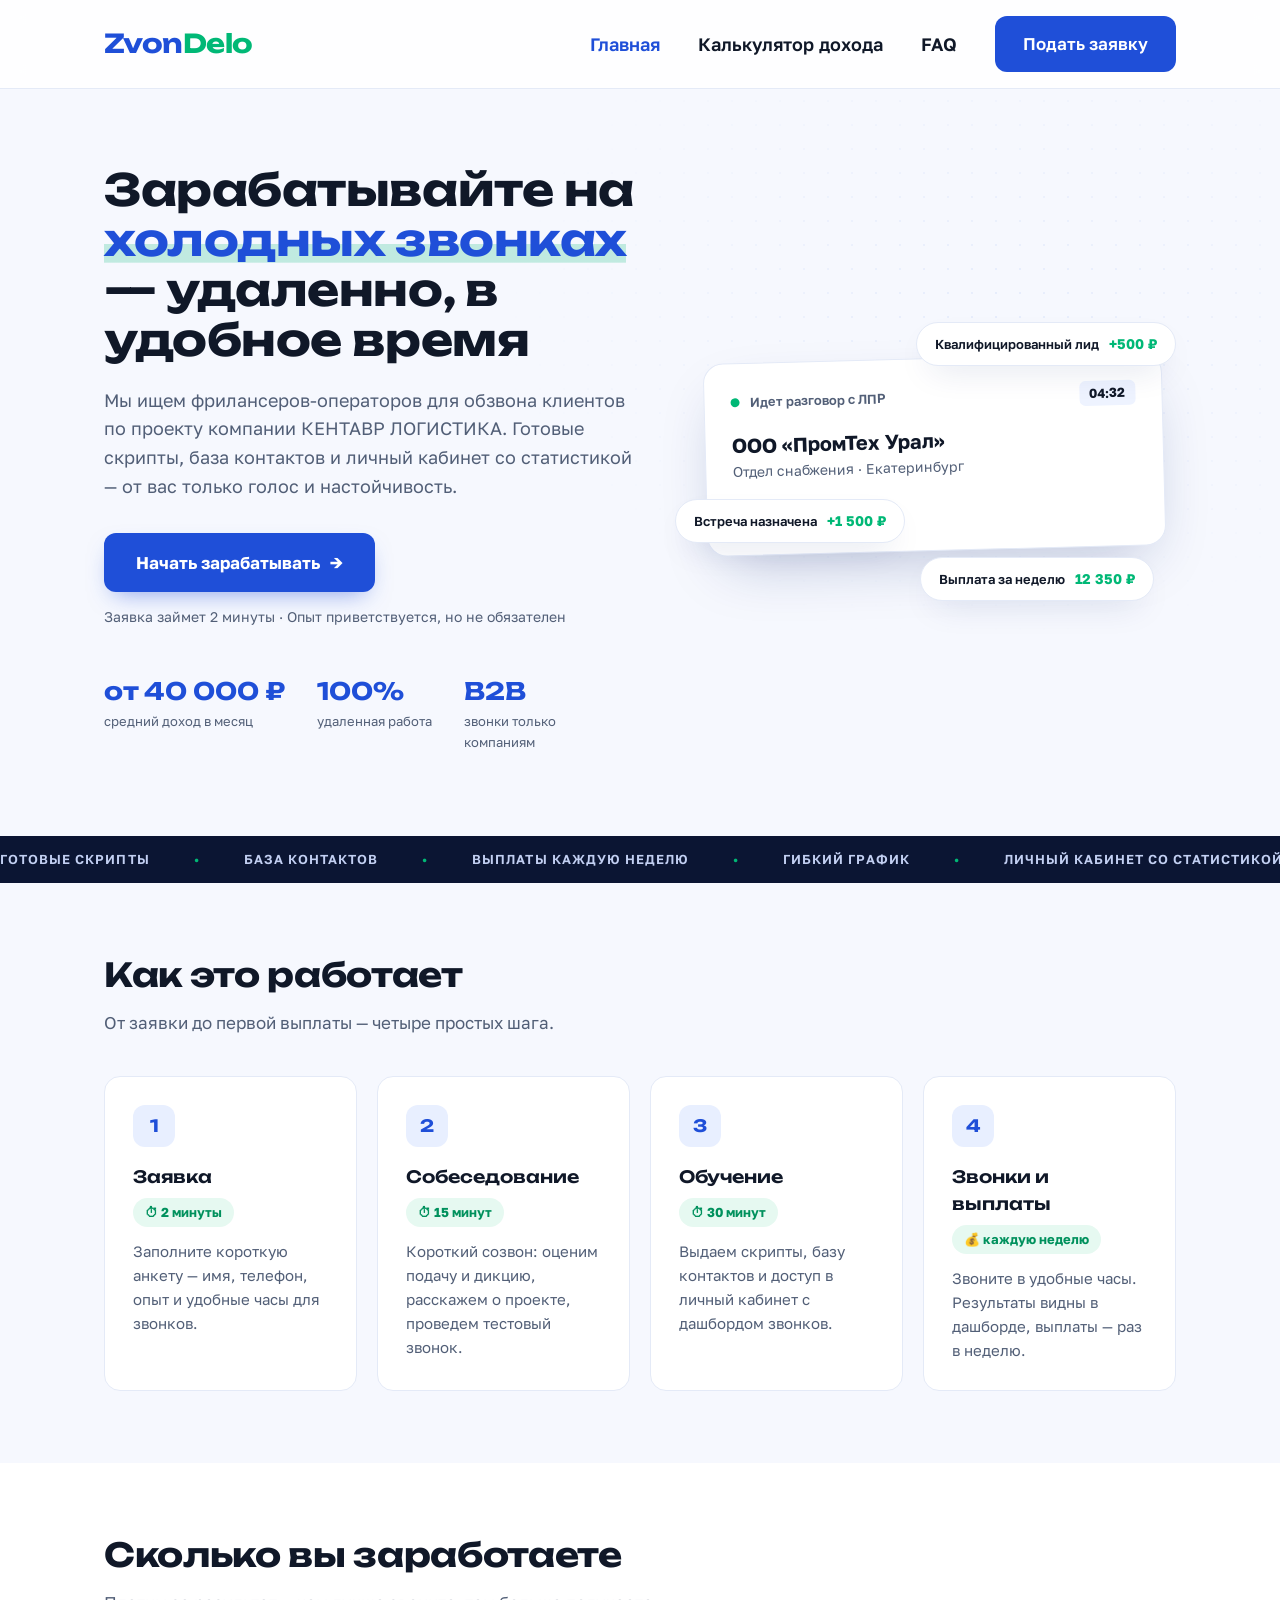
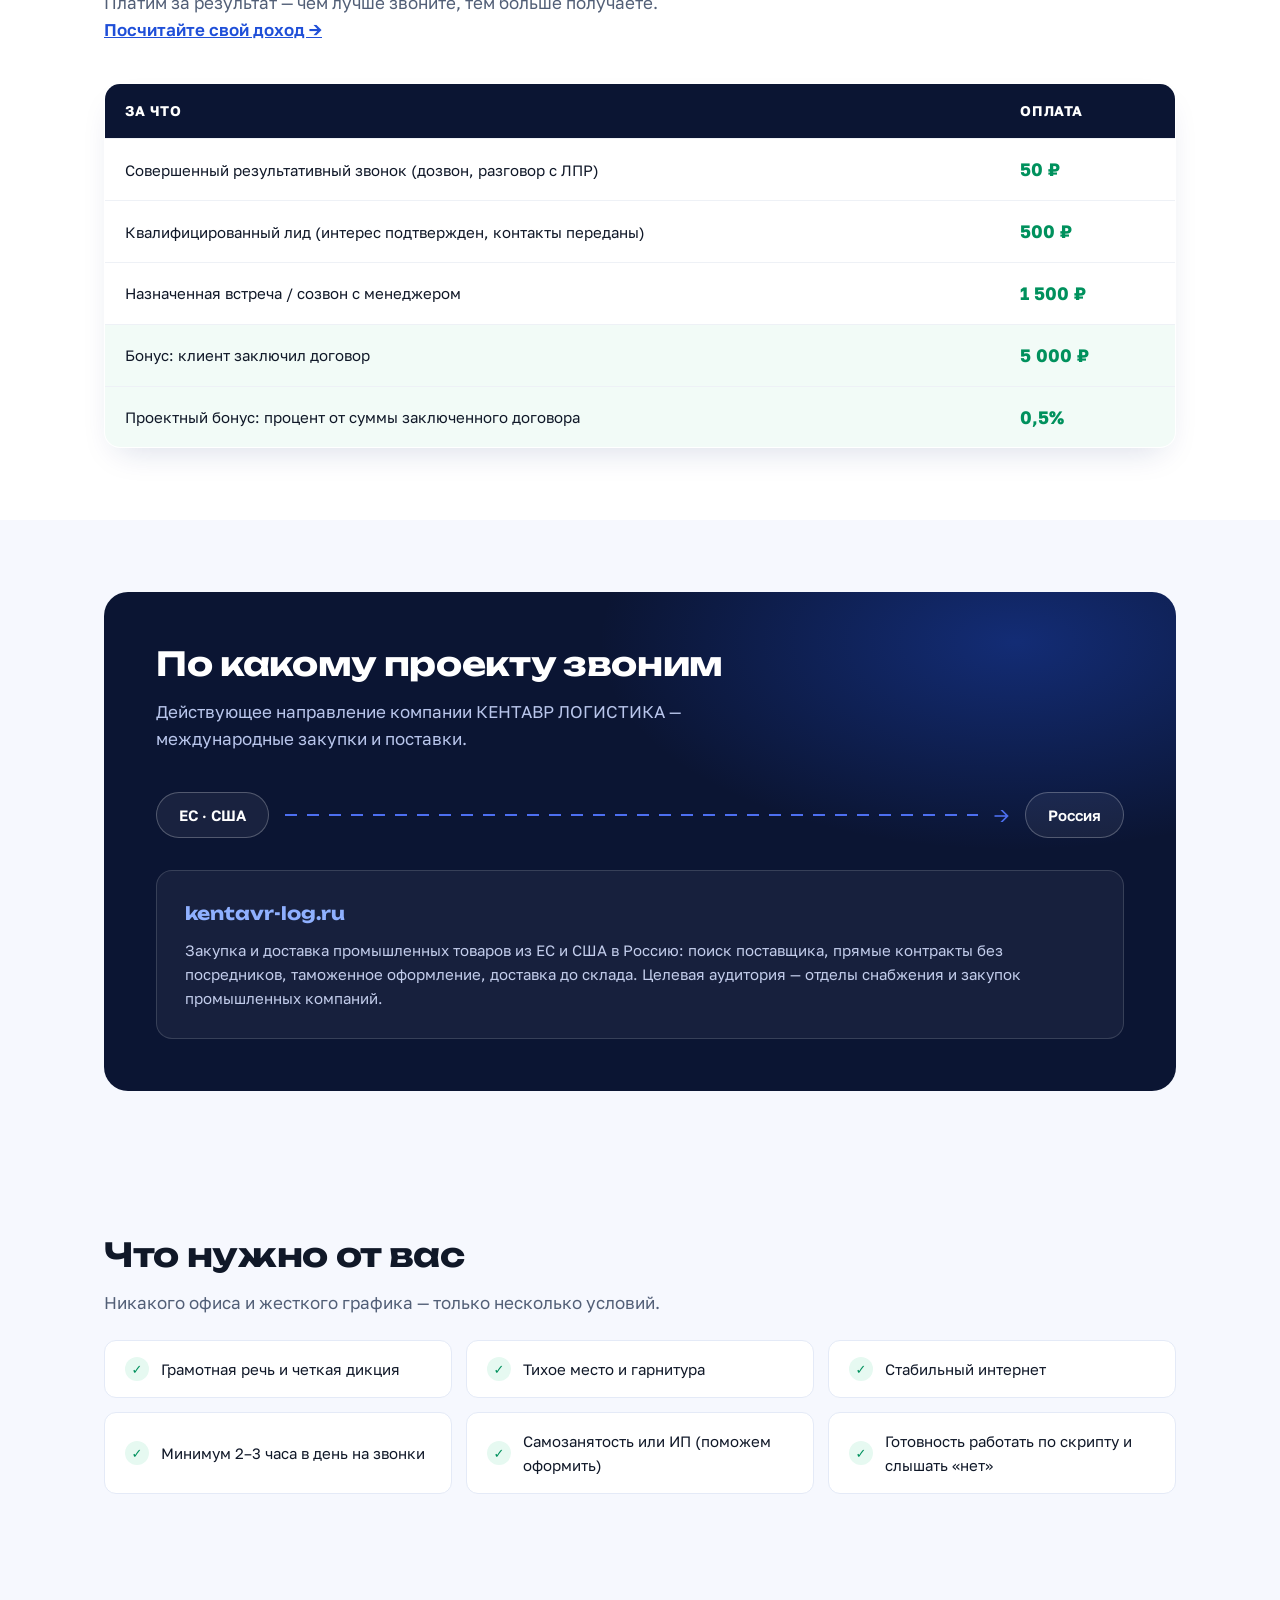
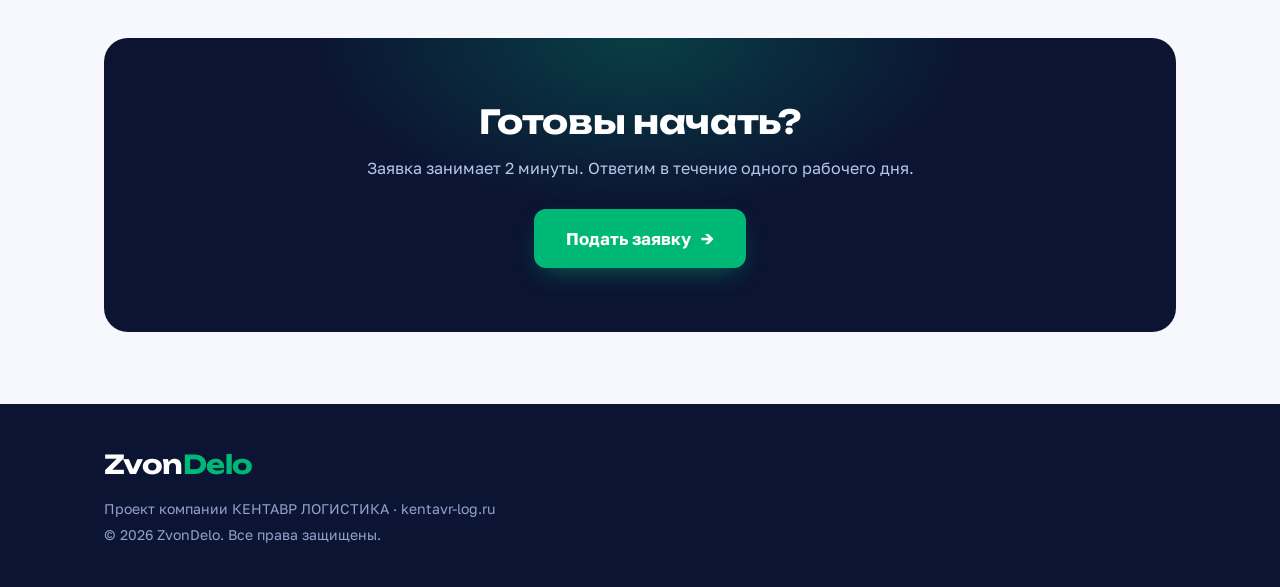
==== commit 8cb2be6b: "add income calculator tab, enlarge nav further Co-Authored-By: Claude Fable 5 <noreply@anthropic.com" ====
--- a/index.html
+++ b/index.html
@@ -20,6 +20,7 @@
     <a href="index.html" style="text-decoration:none"><div class="logo">Zvon<span>Delo</span></div></a>
     <div class="nav-links">
       <a href="index.html" class="active">Главная</a>
+      <a href="calculator.html">Калькулятор дохода</a>
       <a href="faq.html">FAQ</a>
       <a class="btn-sm" href="apply.html">Подать заявку</a>
     </div>
@@ -83,10 +84,10 @@
   </div>
 </section>
 
-<section class="pay">
+<section class="pay" id="pay">
   <div class="wrap">
     <h2>Сколько вы заработаете</h2>
-    <p class="sub">Платим за результат — чем лучше звоните, тем больше получаете.</p>
+    <p class="sub">Платим за результат — чем лучше звоните, тем больше получаете. <a href="calculator.html" style="color:var(--blue);font-weight:600">Посчитайте свой доход →</a></p>
     <table class="pay-table reveal">
       <tr><th>За что</th><th>Оплата</th></tr>
       <tr><td>Совершенный результативный звонок (дозвон, разговор с ЛПР)</td><td><b>50 ₽</b></td></tr>
--- a/style.css
+++ b/style.css
@@ -10,14 +10,14 @@
 .wrap{max-width:1120px;margin:0 auto;padding:0 24px}
 
 header{position:sticky;top:0;z-index:20;background:rgba(255,255,255,.86);backdrop-filter:blur(12px);-webkit-backdrop-filter:blur(12px);border-bottom:1px solid var(--line)}
-.nav{display:flex;align-items:center;justify-content:space-between;height:68px}
-.logo{font-size:20px;font-weight:700;color:var(--blue);letter-spacing:-.02em}
+.nav{display:flex;align-items:center;justify-content:space-between;height:88px}
+.logo{font-size:26px;font-weight:700;color:var(--blue);letter-spacing:-.02em}
 .logo span{color:var(--green)}
-.nav-links{display:flex;gap:28px;align-items:center}
-.nav-links a{color:var(--ink);text-decoration:none;font-size:15px;font-weight:600;transition:color .2s}
+.nav-links{display:flex;gap:38px;align-items:center}
+.nav-links a{color:var(--ink);text-decoration:none;font-size:18px;font-weight:600;transition:color .2s}
 .nav-links a:hover{color:var(--blue)}
 .nav-links a.active{color:var(--blue)}
-.nav a.btn-sm{background:var(--blue);color:#fff;padding:10px 20px;border-radius:10px;text-decoration:none;font-weight:600;font-size:14px;transition:background .2s,transform .2s}
+.nav a.btn-sm{background:var(--blue);color:#fff;padding:14px 28px;border-radius:12px;text-decoration:none;font-weight:600;font-size:17px;transition:background .2s,transform .2s}
 .nav a.btn-sm:hover{background:var(--blue-dark);transform:translateY(-1px);color:#fff}
 @media(max-width:560px){.nav-links a:not(.btn-sm){display:none}}
 
@@ -127,6 +127,32 @@
 form button{width:100%;background:var(--green);color:#fff;border:none;padding:16px;border-radius:12px;font-size:17px;font-weight:700;cursor:pointer;transition:background .2s,transform .2s}
 form button:hover{background:var(--green-dark);transform:translateY(-1px)}
 .form-note{font-size:13px;color:var(--gray);margin-top:14px;text-align:center}
+.form-msg{margin-top:16px;padding:14px 18px;border-radius:10px;font-size:15px;font-weight:600;text-align:center}
+.form-msg-ok{background:#e6f9f1;color:var(--green-dark)}
+.form-msg-err{background:#fdecec;color:#c0392b}
+
+.calc{padding:72px 0 64px}
+.calc-grid{display:grid;grid-template-columns:1.05fr .95fr;gap:24px;align-items:stretch}
+.calc-card{background:var(--card);border:1px solid var(--line);border-radius:20px;padding:32px}
+.slider-field{margin-bottom:28px}
+.slider-field label{display:flex;justify-content:space-between;align-items:baseline;font-size:15px;font-weight:600;margin-bottom:10px}
+.slider-field label b{font-family:'Unbounded',sans-serif;font-size:22px;color:var(--blue)}
+.slider-field input[type="range"]{width:100%;accent-color:var(--blue);cursor:pointer;height:28px}
+.slider-hint{font-size:13px;color:var(--gray);margin-top:6px}
+.calc-note{font-size:13px;color:var(--gray);border-top:1px solid var(--line);padding-top:16px;line-height:1.55}
+.calc-note a{color:var(--blue)}
+.result-card{background:var(--navy);border-radius:20px;padding:32px;color:#fff;display:flex;flex-direction:column;gap:18px;position:relative;overflow:hidden}
+.result-card::before{content:"";position:absolute;inset:0;background:radial-gradient(420px 220px at 80% 0%,rgba(0,184,118,.28),transparent 65%)}
+.result-card>*{position:relative}
+.calc-total span{display:block;font-size:14px;color:#b9c6ec;letter-spacing:.04em;text-transform:uppercase;margin-bottom:6px}
+.calc-total b{font-family:'Unbounded',sans-serif;font-size:clamp(30px,3.6vw,40px);font-weight:700;color:#fff}
+.calc-rows{display:flex;flex-direction:column;gap:10px}
+.calc-row{display:flex;justify-content:space-between;gap:16px;font-size:14px;color:#c3cdec;border-bottom:1px dashed rgba(255,255,255,.16);padding-bottom:10px}
+.calc-row i{font-style:normal;color:#8494c9;font-size:13px;display:block}
+.calc-row b{color:#2fd79c;white-space:nowrap;font-size:15px}
+.calc-extra{font-size:13px;color:#b9c6ec}
+.result-card .btn{justify-content:center;margin-top:auto}
+@media(max-width:860px){.calc-grid{grid-template-columns:1fr}}
 
 .faq details{background:var(--card);border:1px solid var(--line);border-radius:14px;padding:18px 24px;margin-bottom:12px;transition:border-color .25s,box-shadow .25s}
 .faq details[open]{border-color:#c9d7fb;box-shadow:var(--shadow)}
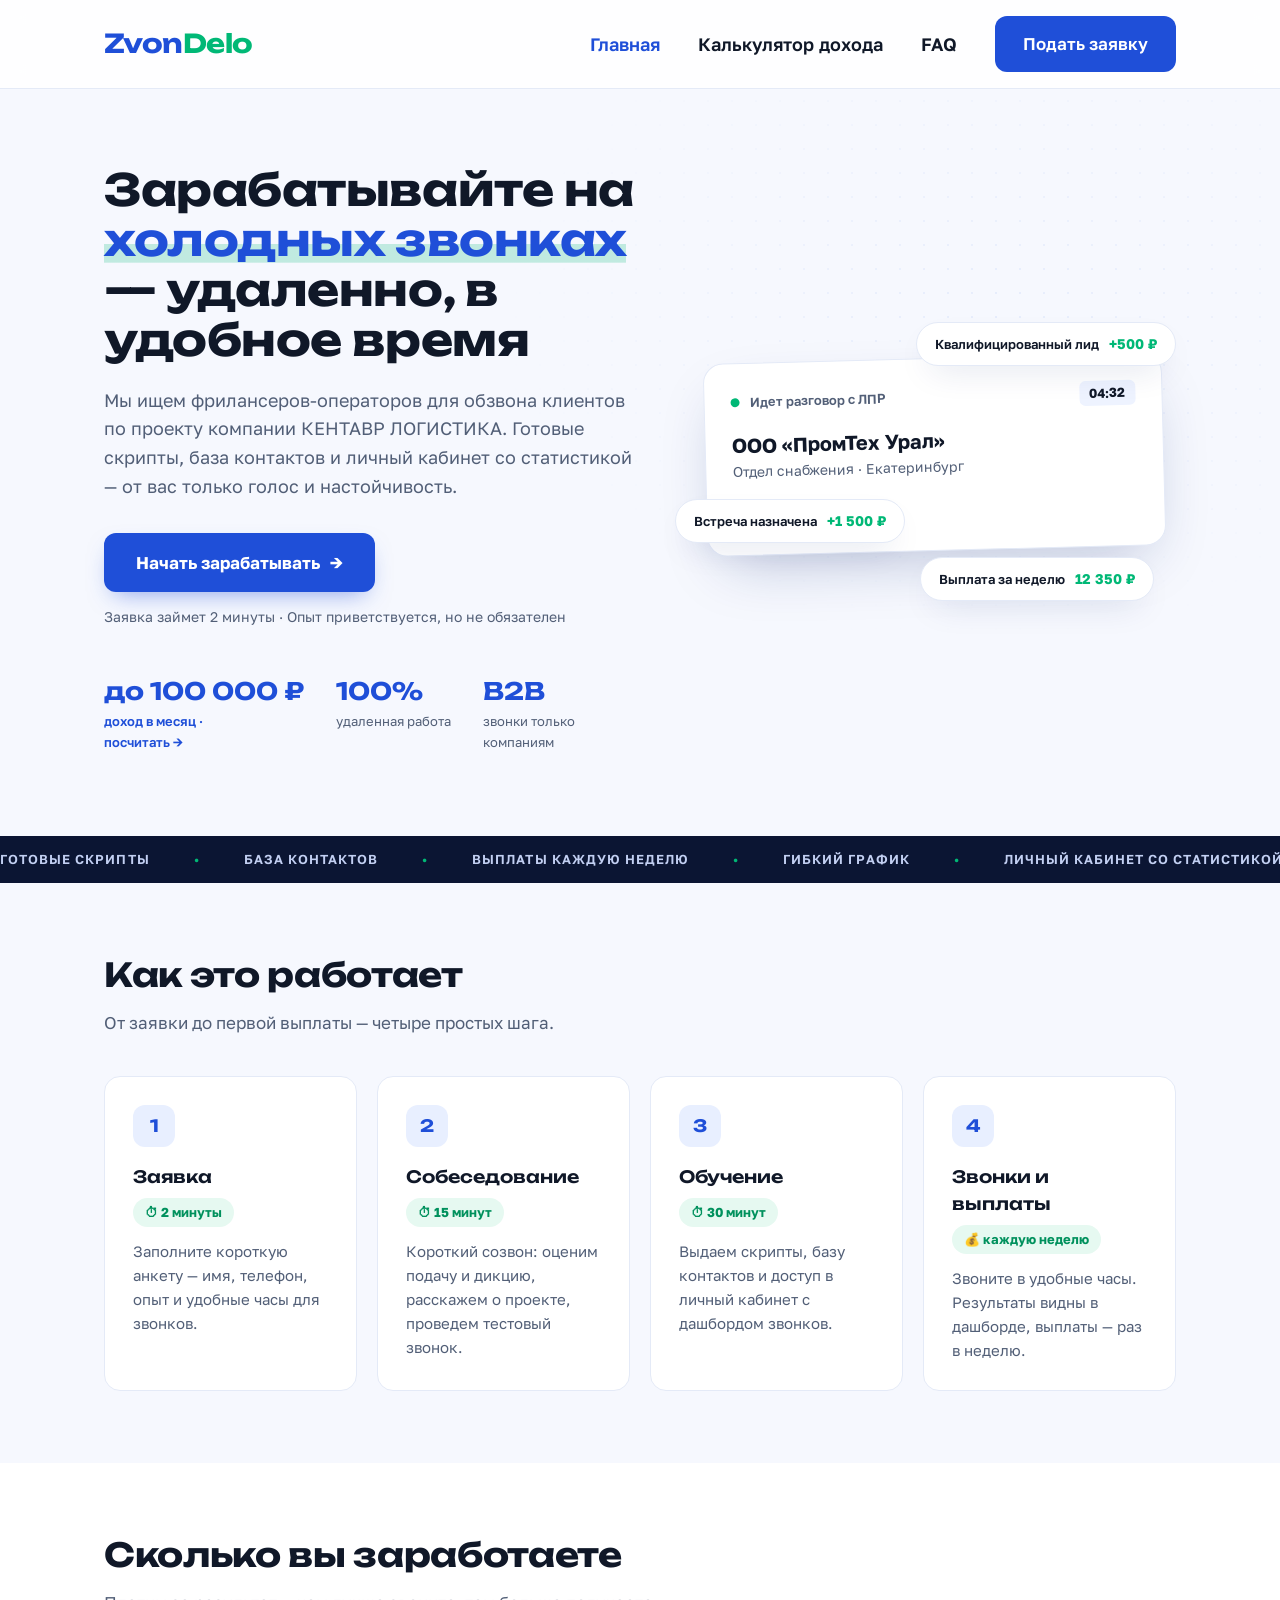
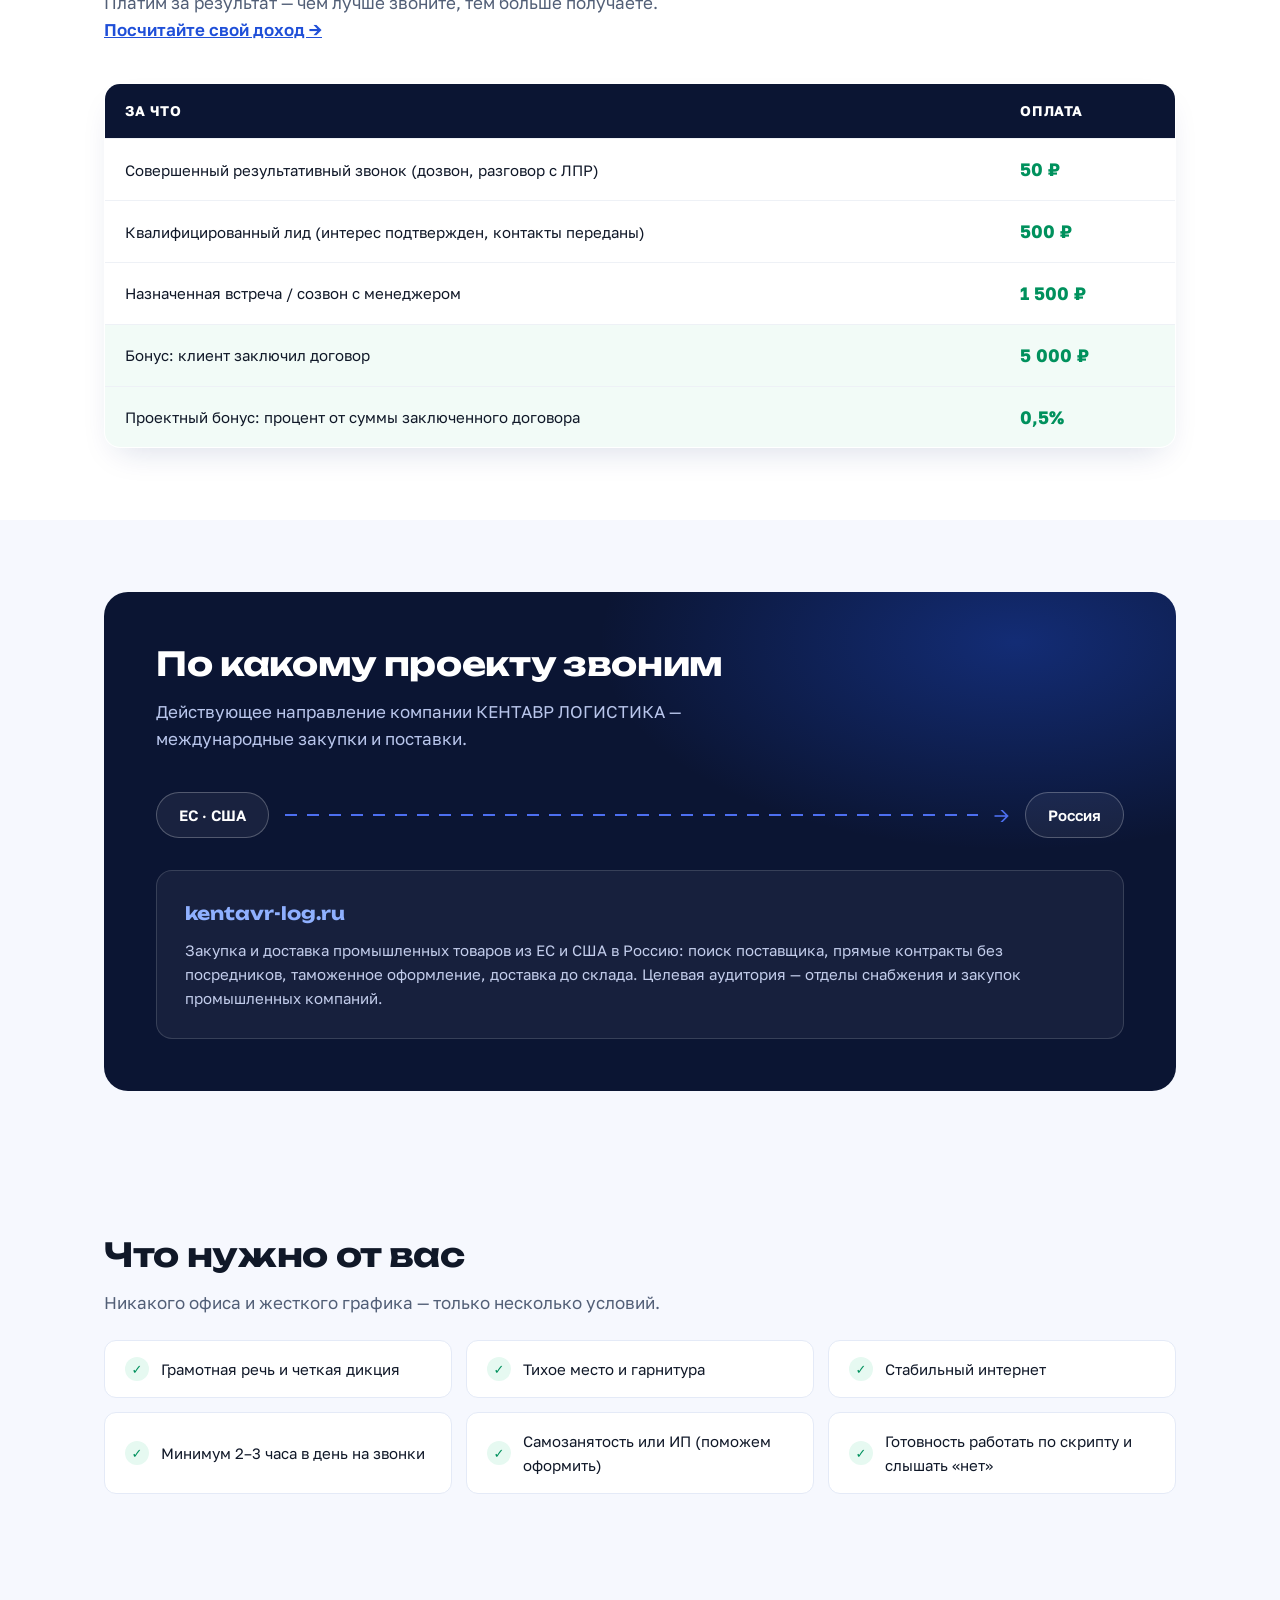
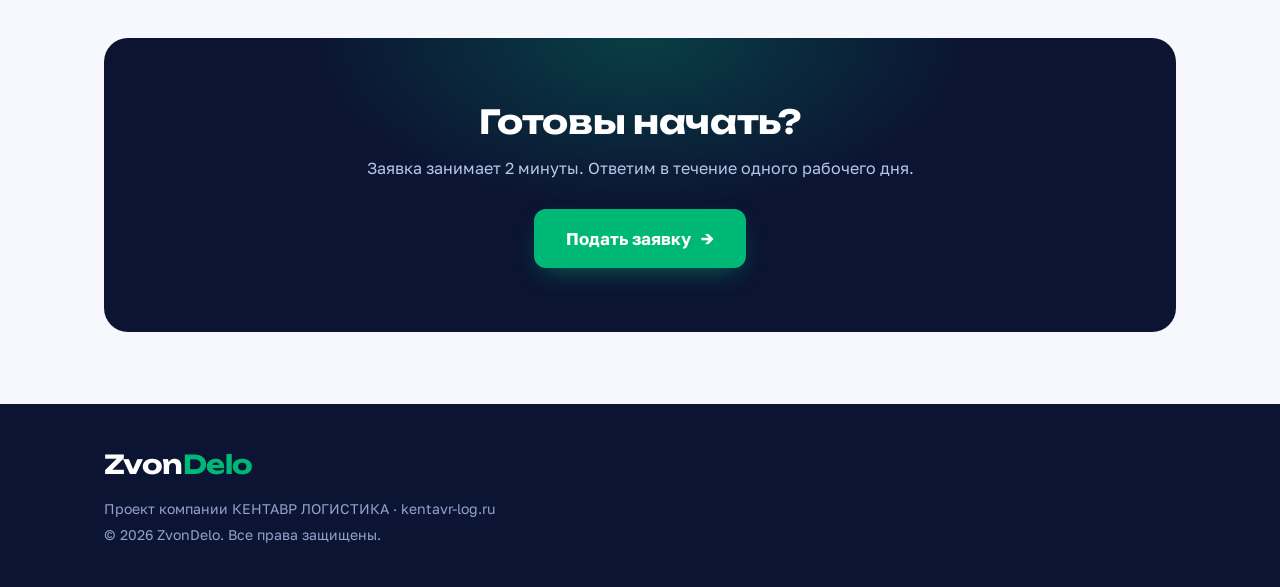
==== commit 5d0cdf43: "hero stat: до 100 000 ₽ linked to calculator; extend calculator range to 120 calls/day Co-Authored-B" ====
--- a/index.html
+++ b/index.html
@@ -35,7 +35,7 @@
       <a class="btn" href="apply.html">Начать зарабатывать</a>
       <div class="note">Заявка займет 2 минуты · Опыт приветствуется, но не обязателен</div>
       <div class="stats">
-        <div><b>от 40 000 ₽</b><span>средний доход в месяц</span></div>
+        <div><a href="calculator.html"><b>до 100 000 ₽</b><span>доход в месяц · посчитать →</span></a></div>
         <div><b>100%</b><span>удаленная работа</span></div>
         <div><b>B2B</b><span>звонки только компаниям</span></div>
       </div>
--- a/style.css
+++ b/style.css
@@ -37,6 +37,10 @@
 .stats{display:flex;gap:32px;margin-top:44px;flex-wrap:wrap}
 .stats div b{display:block;font-size:24px;color:var(--blue);font-family:'Unbounded',sans-serif;font-weight:700}
 .stats div span{font-size:13px;color:var(--gray);display:block;max-width:150px}
+.stats div a{text-decoration:none;display:block;transition:transform .2s}
+.stats div a:hover{transform:translateY(-2px)}
+.stats div a:hover b{color:var(--blue-dark)}
+.stats div a span{color:var(--blue);font-weight:600}
 
 .hero-visual{position:relative;padding:36px 12px 44px}
 .call-card{background:#fff;border:1px solid var(--line);border-radius:20px;padding:26px;box-shadow:0 24px 60px -20px rgba(16,38,110,.28);transform:rotate(-1.5deg);position:relative}
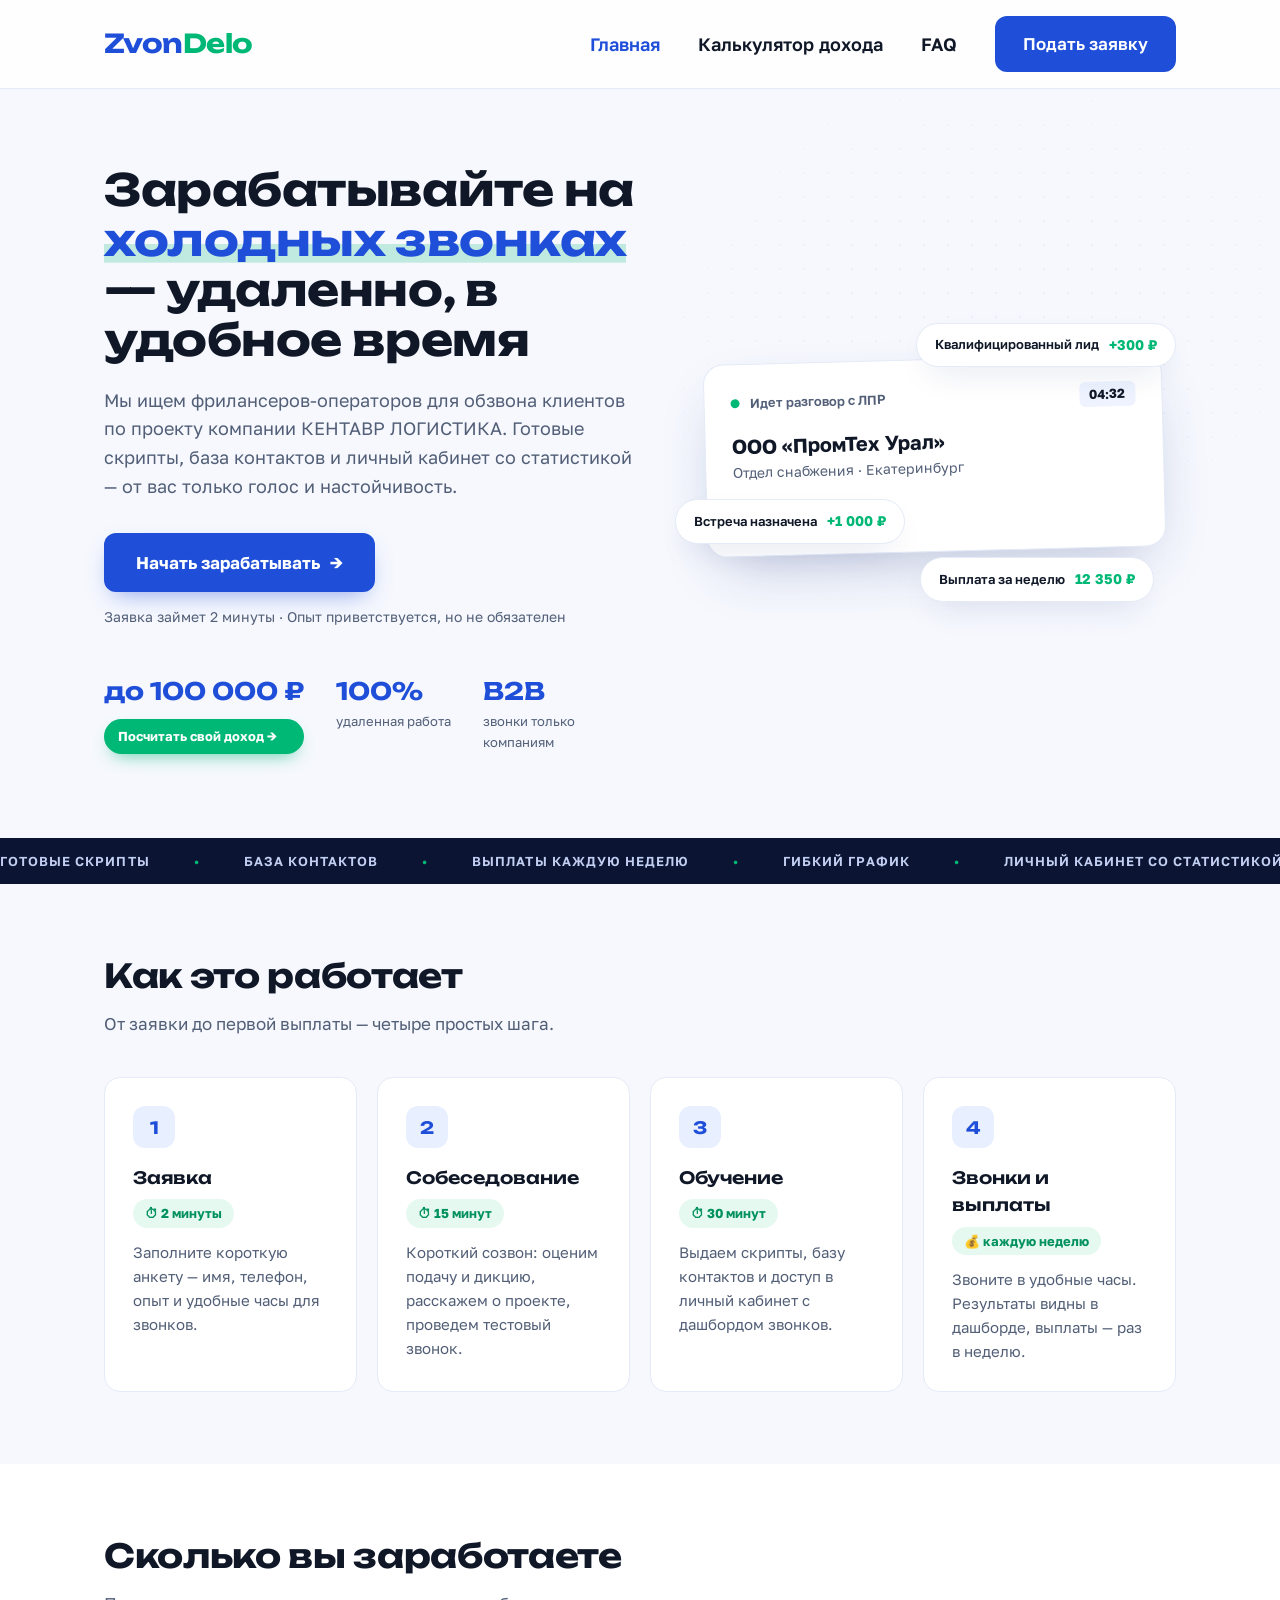
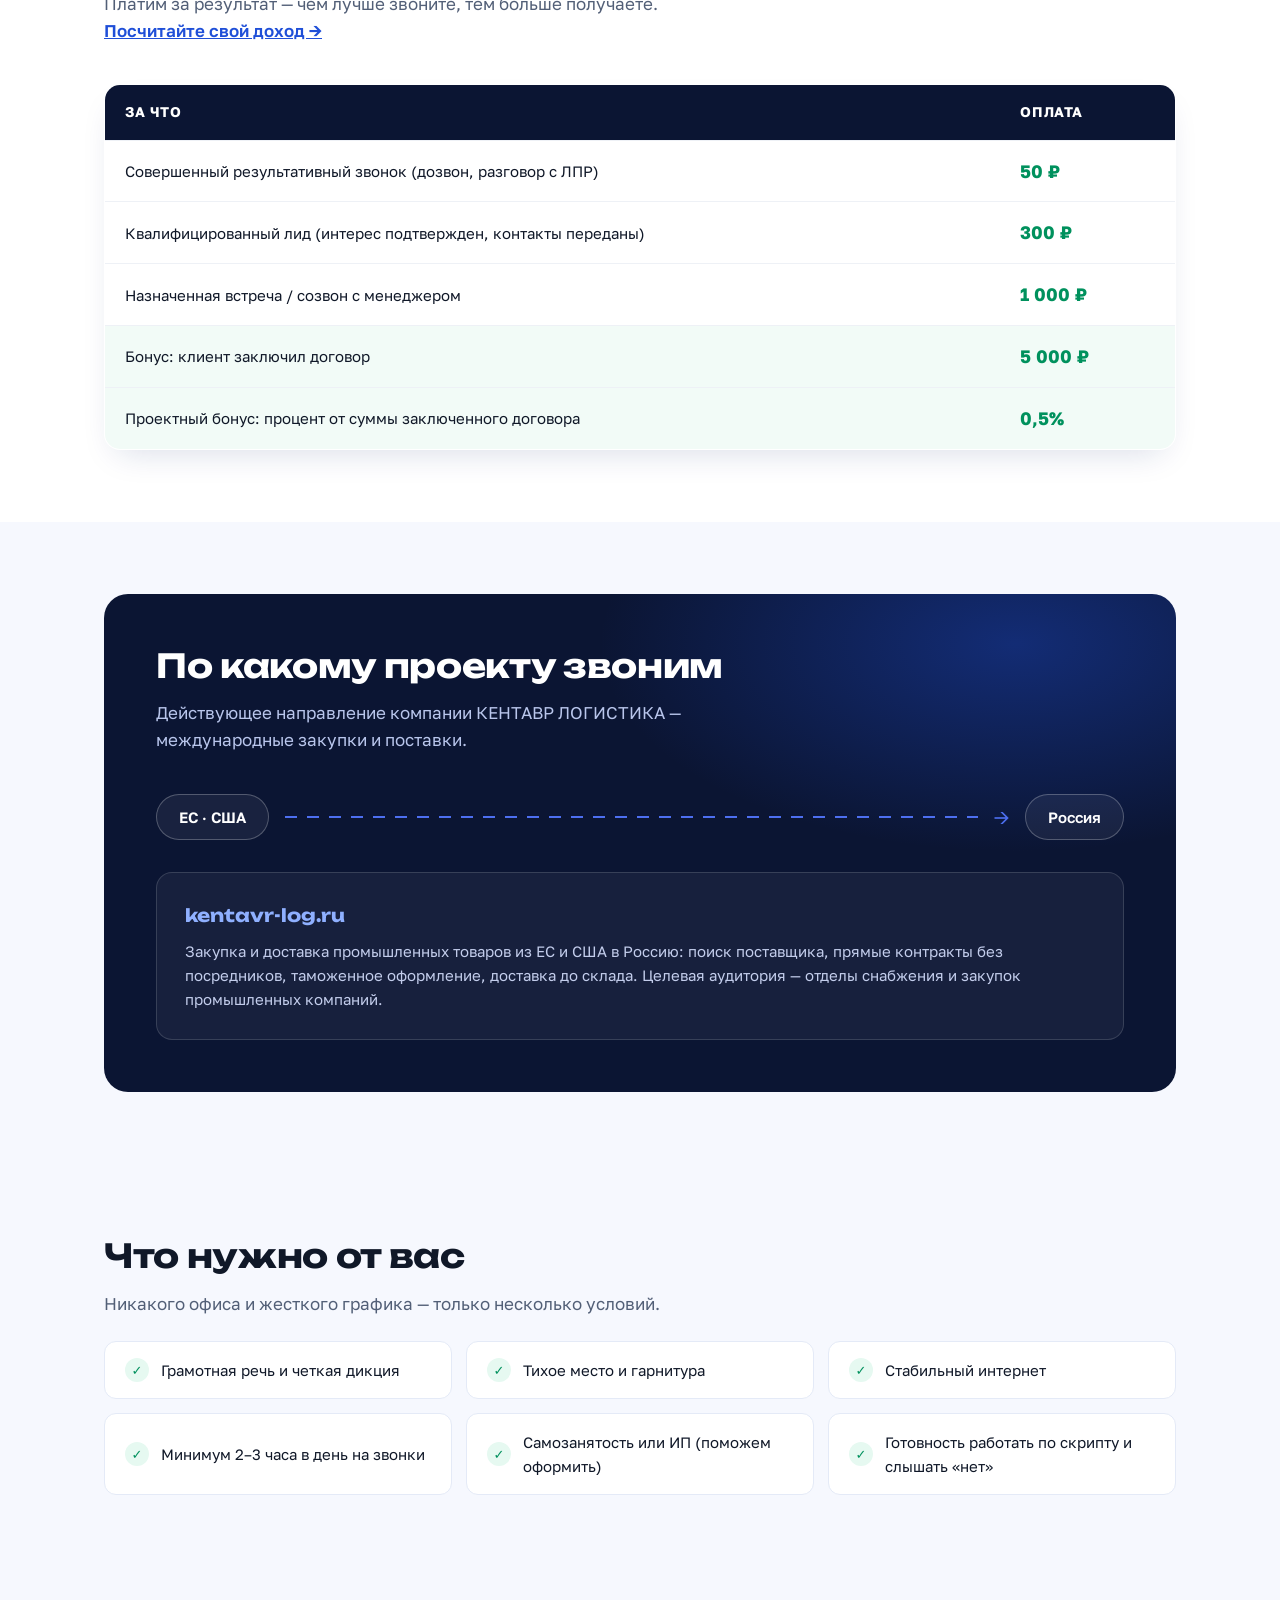
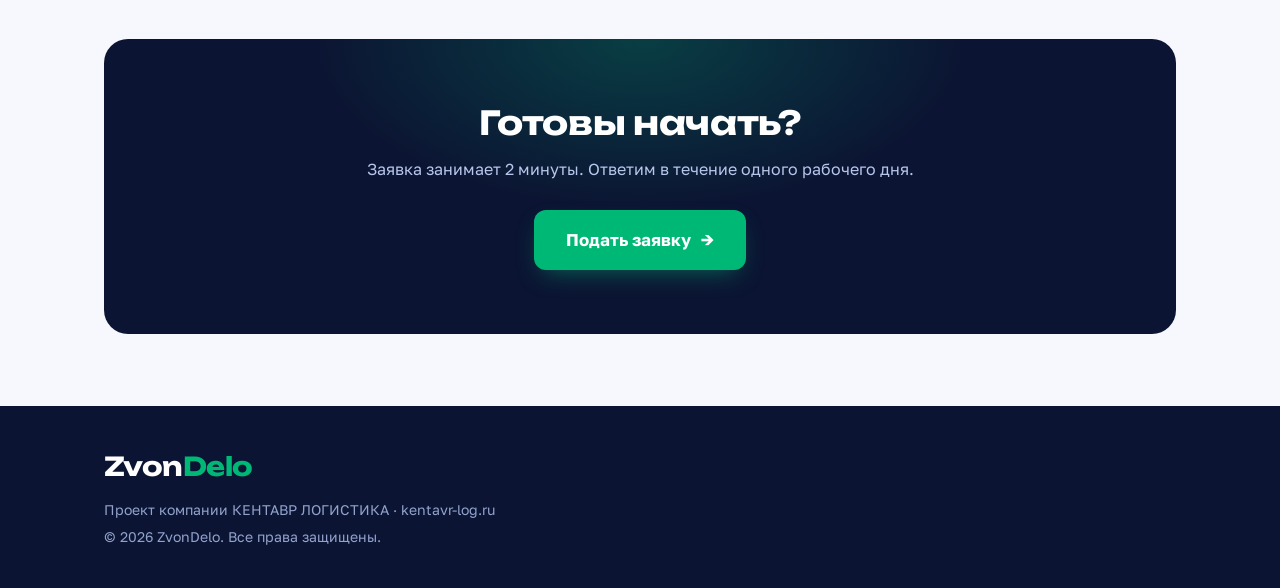
==== commit c17de6fe: "lower lead to 300 ₽ and meeting to 1 000 ₽, add pulsing calculator pill in hero Co-Authored-By: Clau" ====
--- a/index.html
+++ b/index.html
@@ -35,7 +35,7 @@
       <a class="btn" href="apply.html">Начать зарабатывать</a>
       <div class="note">Заявка займет 2 минуты · Опыт приветствуется, но не обязателен</div>
       <div class="stats">
-        <div><a href="calculator.html"><b>до 100 000 ₽</b><span>доход в месяц · посчитать →</span></a></div>
+        <div><a href="calculator.html" class="stat-calc"><b>до 100 000 ₽</b><span class="calc-pill">Посчитать свой доход →</span></a></div>
         <div><b>100%</b><span>удаленная работа</span></div>
         <div><b>B2B</b><span>звонки только компаниям</span></div>
       </div>
@@ -47,8 +47,8 @@
         <div class="call-role">Отдел снабжения · Екатеринбург</div>
         <div class="wave"><i></i><i></i><i></i><i></i><i></i><i></i><i></i></div>
       </div>
-      <div class="chip chip-lead">Квалифицированный лид <b>+500 ₽</b></div>
-      <div class="chip chip-meet">Встреча назначена <b>+1 500 ₽</b></div>
+      <div class="chip chip-lead">Квалифицированный лид <b>+300 ₽</b></div>
+      <div class="chip chip-meet">Встреча назначена <b>+1 000 ₽</b></div>
       <div class="chip chip-pay">Выплата за неделю <b>12 350 ₽</b></div>
     </div>
   </div>
@@ -91,8 +91,8 @@
     <table class="pay-table reveal">
       <tr><th>За что</th><th>Оплата</th></tr>
       <tr><td>Совершенный результативный звонок (дозвон, разговор с ЛПР)</td><td><b>50 ₽</b></td></tr>
-      <tr><td>Квалифицированный лид (интерес подтвержден, контакты переданы)</td><td><b>500 ₽</b></td></tr>
-      <tr><td>Назначенная встреча / созвон с менеджером</td><td><b>1 500 ₽</b></td></tr>
+      <tr><td>Квалифицированный лид (интерес подтвержден, контакты переданы)</td><td><b>300 ₽</b></td></tr>
+      <tr><td>Назначенная встреча / созвон с менеджером</td><td><b>1 000 ₽</b></td></tr>
       <tr class="bonus"><td>Бонус: клиент заключил договор</td><td><b>5 000 ₽</b></td></tr>
       <tr class="bonus"><td>Проектный бонус: процент от суммы заключенного договора</td><td><b>0,5%</b></td></tr>
     </table>
--- a/style.css
+++ b/style.css
@@ -40,7 +40,10 @@
 .stats div a{text-decoration:none;display:block;transition:transform .2s}
 .stats div a:hover{transform:translateY(-2px)}
 .stats div a:hover b{color:var(--blue-dark)}
-.stats div a span{color:var(--blue);font-weight:600}
+.calc-pill{display:inline-flex;align-items:center;background:var(--green);color:#fff;font-size:13px;font-weight:700;padding:7px 14px;border-radius:999px;margin-top:8px;max-width:none;box-shadow:0 8px 18px -8px rgba(0,184,118,.7);animation:pillPulse 2.4s ease-out infinite;transition:background .2s}
+.stats div span.calc-pill{color:#fff;max-width:none}
+.stat-calc:hover .calc-pill{background:var(--green-dark)}
+@keyframes pillPulse{0%{box-shadow:0 8px 18px -8px rgba(0,184,118,.7),0 0 0 0 rgba(0,184,118,.35)}70%{box-shadow:0 8px 18px -8px rgba(0,184,118,.7),0 0 0 10px rgba(0,184,118,0)}100%{box-shadow:0 8px 18px -8px rgba(0,184,118,.7),0 0 0 0 rgba(0,184,118,0)}}
 
 .hero-visual{position:relative;padding:36px 12px 44px}
 .call-card{background:#fff;border:1px solid var(--line);border-radius:20px;padding:26px;box-shadow:0 24px 60px -20px rgba(16,38,110,.28);transform:rotate(-1.5deg);position:relative}
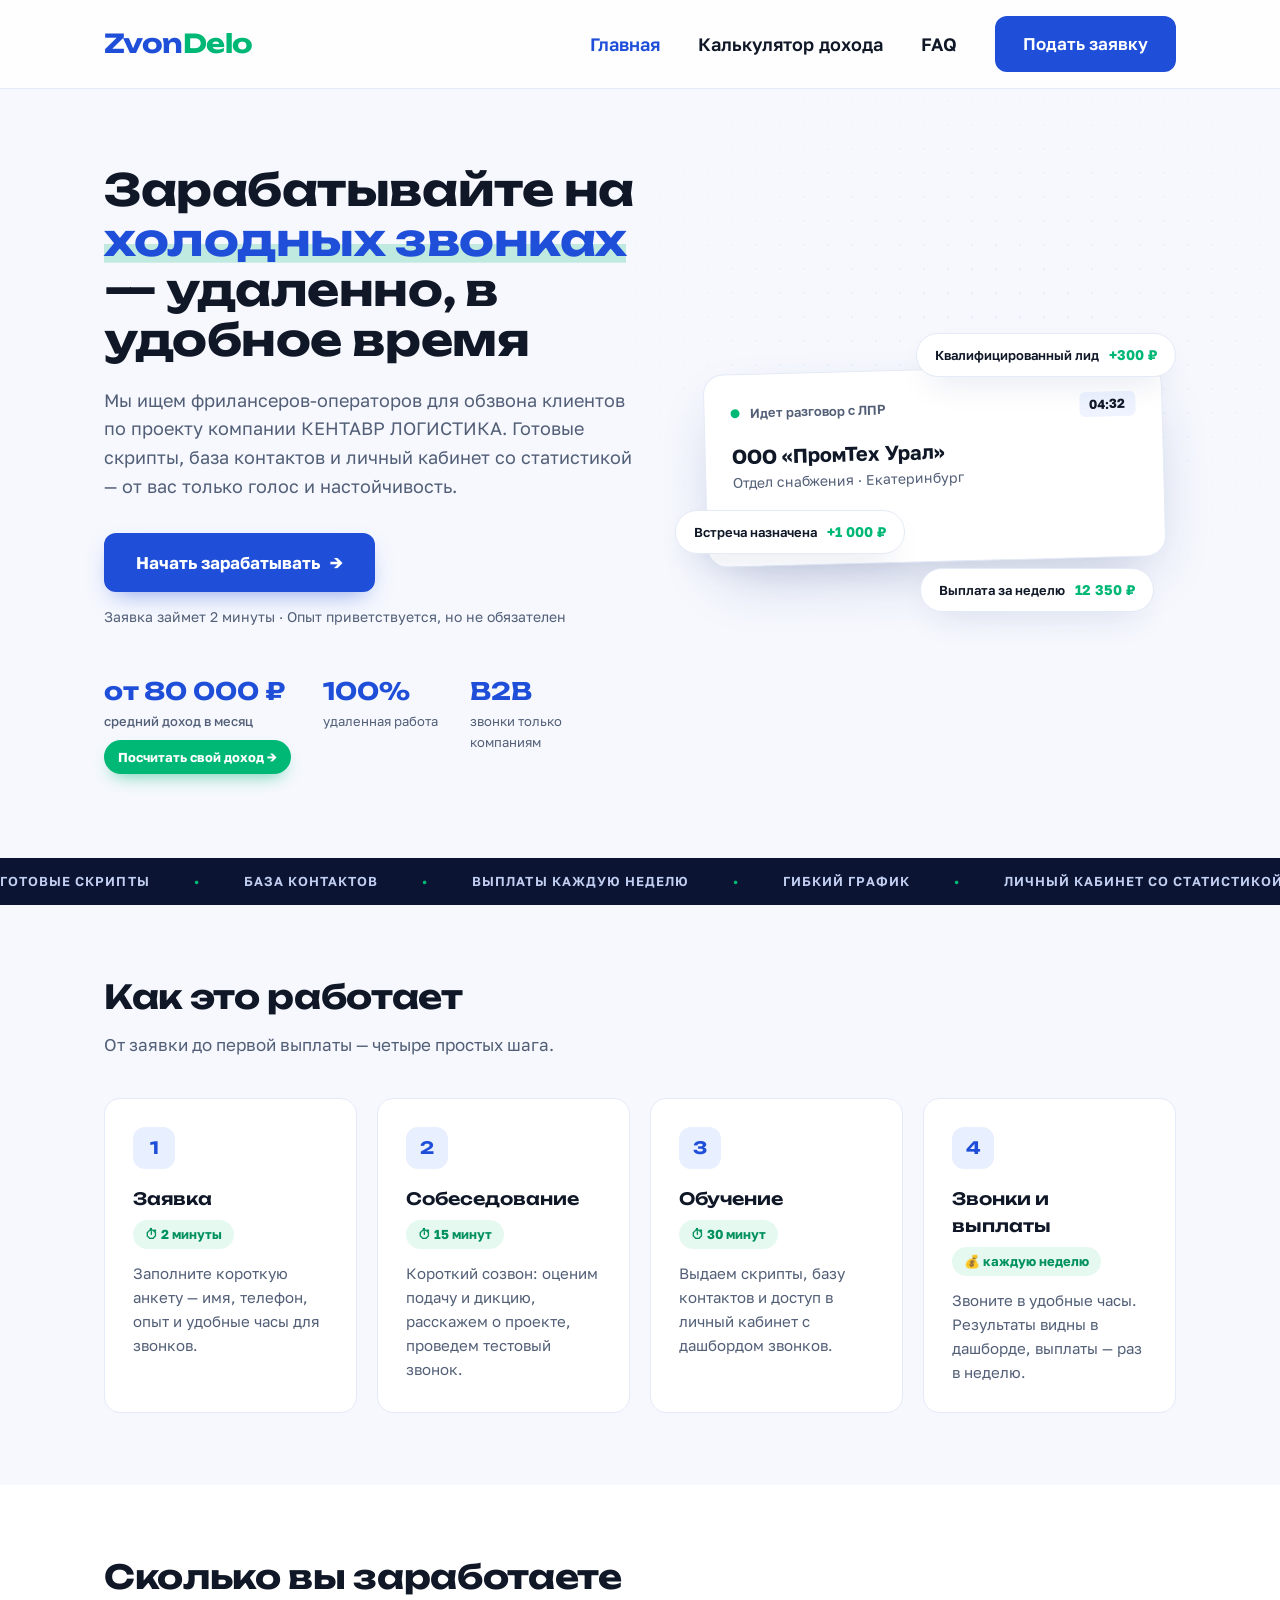
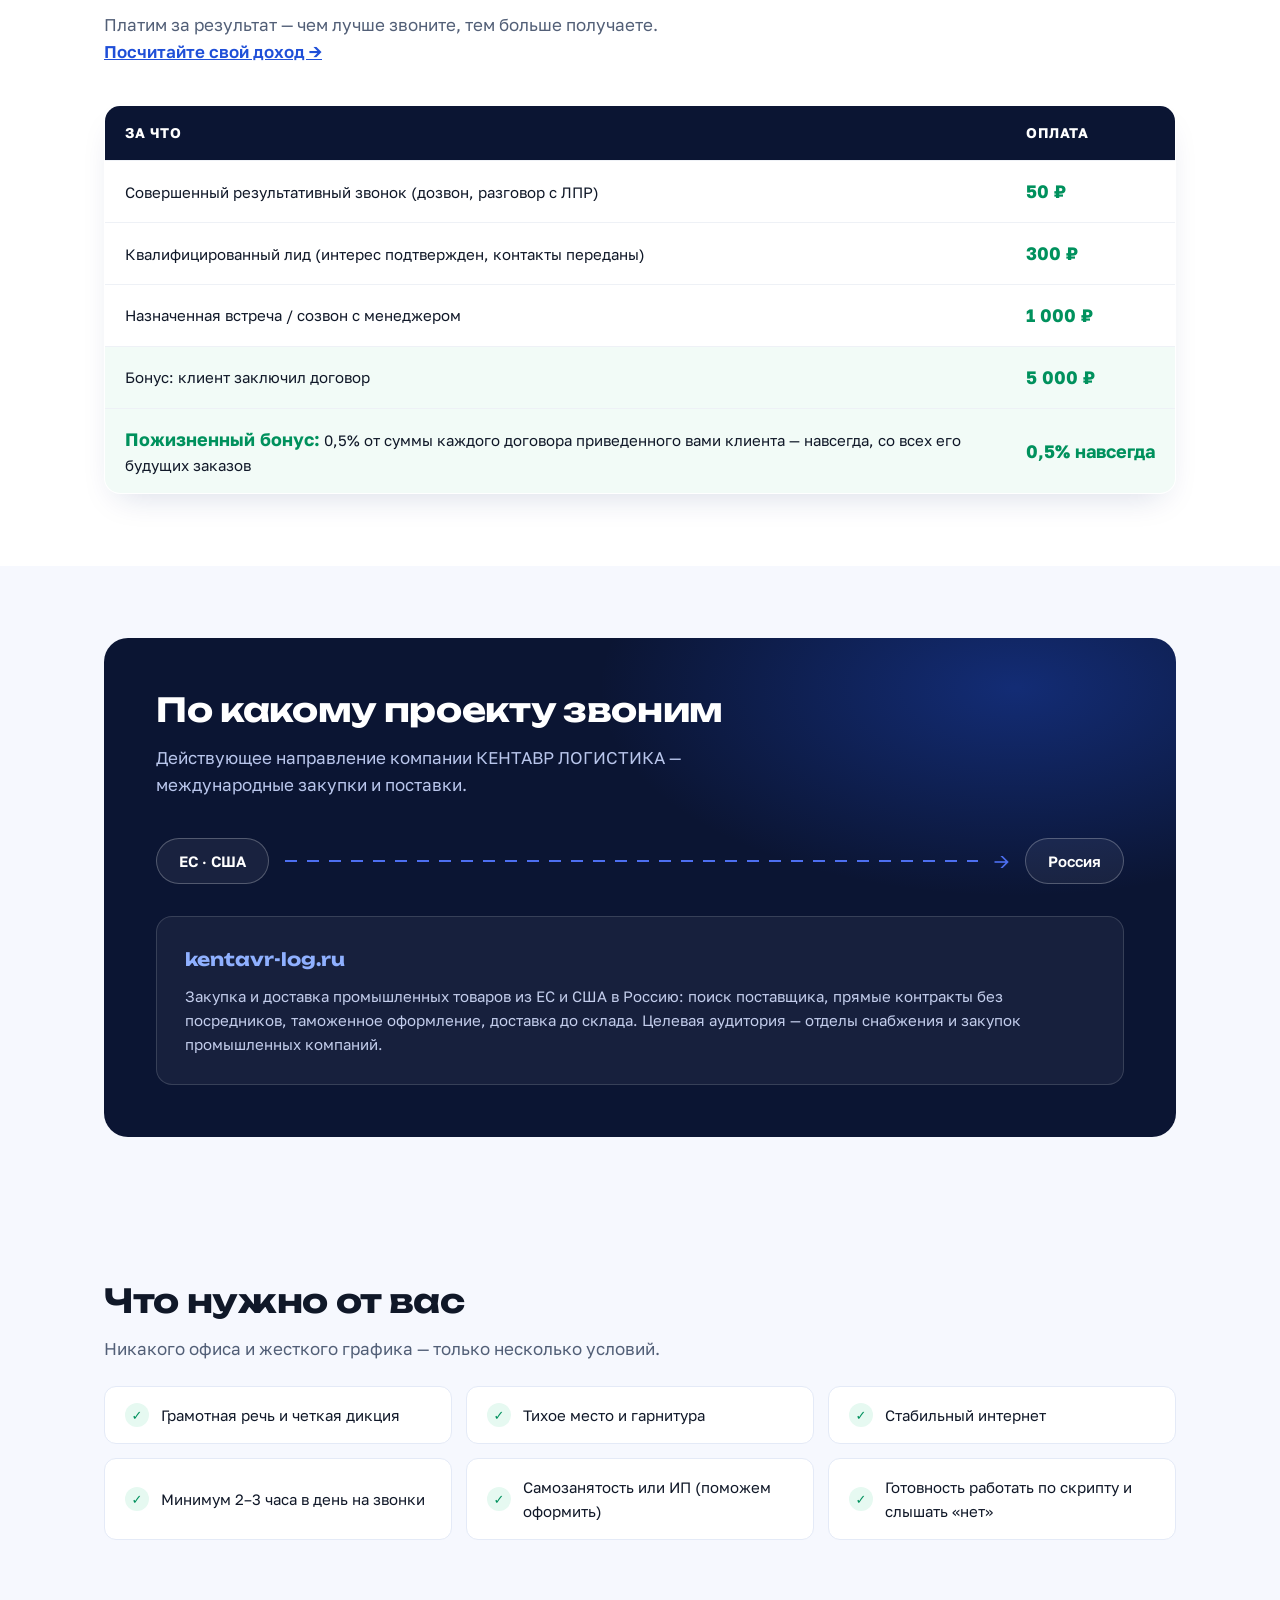
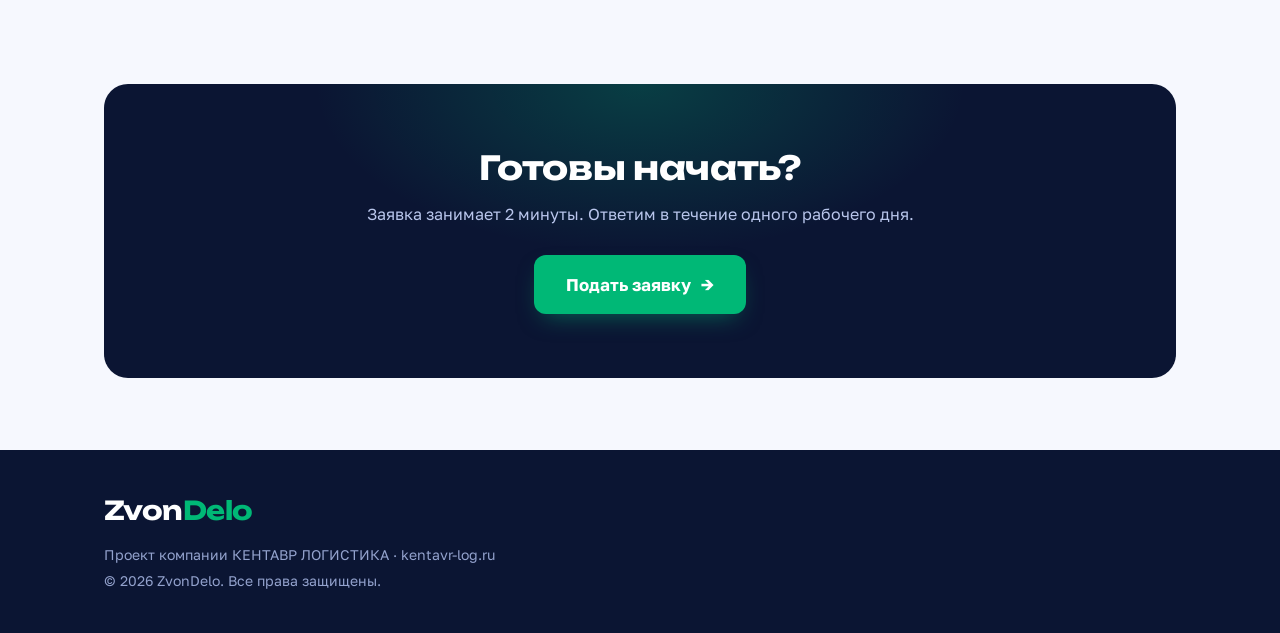
==== commit 35e24011: "emphasize lifetime 0,5% everywhere, hero avg от 80 000 ₽, add client-turnover slider to calculator C" ====
--- a/index.html
+++ b/index.html
@@ -35,7 +35,7 @@
       <a class="btn" href="apply.html">Начать зарабатывать</a>
       <div class="note">Заявка займет 2 минуты · Опыт приветствуется, но не обязателен</div>
       <div class="stats">
-        <div><a href="calculator.html" class="stat-calc"><b>до 100 000 ₽</b><span class="calc-pill">Посчитать свой доход →</span></a></div>
+        <div><a href="calculator.html" class="stat-calc"><b>от 80 000 ₽</b><span class="stat-label">средний доход в месяц</span><span class="calc-pill">Посчитать свой доход →</span></a></div>
         <div><b>100%</b><span>удаленная работа</span></div>
         <div><b>B2B</b><span>звонки только компаниям</span></div>
       </div>
@@ -62,12 +62,14 @@
     <span>Гибкий график</span><span class="dot">•</span>
     <span>Личный кабинет со статистикой</span><span class="dot">•</span>
     <span>Только B2B</span><span class="dot">•</span>
+    <span>0,5% с каждой сделки — пожизненно</span><span class="dot">•</span>
     <span>Готовые скрипты</span><span class="dot">•</span>
     <span>База контактов</span><span class="dot">•</span>
     <span>Выплаты каждую неделю</span><span class="dot">•</span>
     <span>Гибкий график</span><span class="dot">•</span>
     <span>Личный кабинет со статистикой</span><span class="dot">•</span>
     <span>Только B2B</span><span class="dot">•</span>
+    <span>0,5% с каждой сделки — пожизненно</span><span class="dot">•</span>
   </div>
 </div>
 
@@ -94,7 +96,7 @@
       <tr><td>Квалифицированный лид (интерес подтвержден, контакты переданы)</td><td><b>300 ₽</b></td></tr>
       <tr><td>Назначенная встреча / созвон с менеджером</td><td><b>1 000 ₽</b></td></tr>
       <tr class="bonus"><td>Бонус: клиент заключил договор</td><td><b>5 000 ₽</b></td></tr>
-      <tr class="bonus"><td>Проектный бонус: процент от суммы заключенного договора</td><td><b>0,5%</b></td></tr>
+      <tr class="bonus"><td><b>Пожизненный бонус:</b> 0,5% от суммы каждого договора приведенного вами клиента — навсегда, со всех его будущих заказов</td><td><b>0,5% навсегда</b></td></tr>
     </table>
   </div>
 </section>
--- a/style.css
+++ b/style.css
@@ -138,6 +138,10 @@
 .form-msg-ok{background:#e6f9f1;color:var(--green-dark)}
 .form-msg-err{background:#fdecec;color:#c0392b}
 
+.stat-label{display:block;font-size:13px;color:var(--gray);font-weight:500;max-width:170px}
+.life-banner{background:#e6f9f1;border:1px solid #b6ebd6;border-radius:14px;padding:16px 22px;margin-bottom:26px;font-size:15px;color:var(--ink);max-width:820px}
+.life-banner b{color:var(--green-dark)}
+
 .calc{padding:72px 0 64px}
 .calc-grid{display:grid;grid-template-columns:1.05fr .95fr;gap:24px;align-items:stretch}
 .calc-card{background:var(--card);border:1px solid var(--line);border-radius:20px;padding:32px}
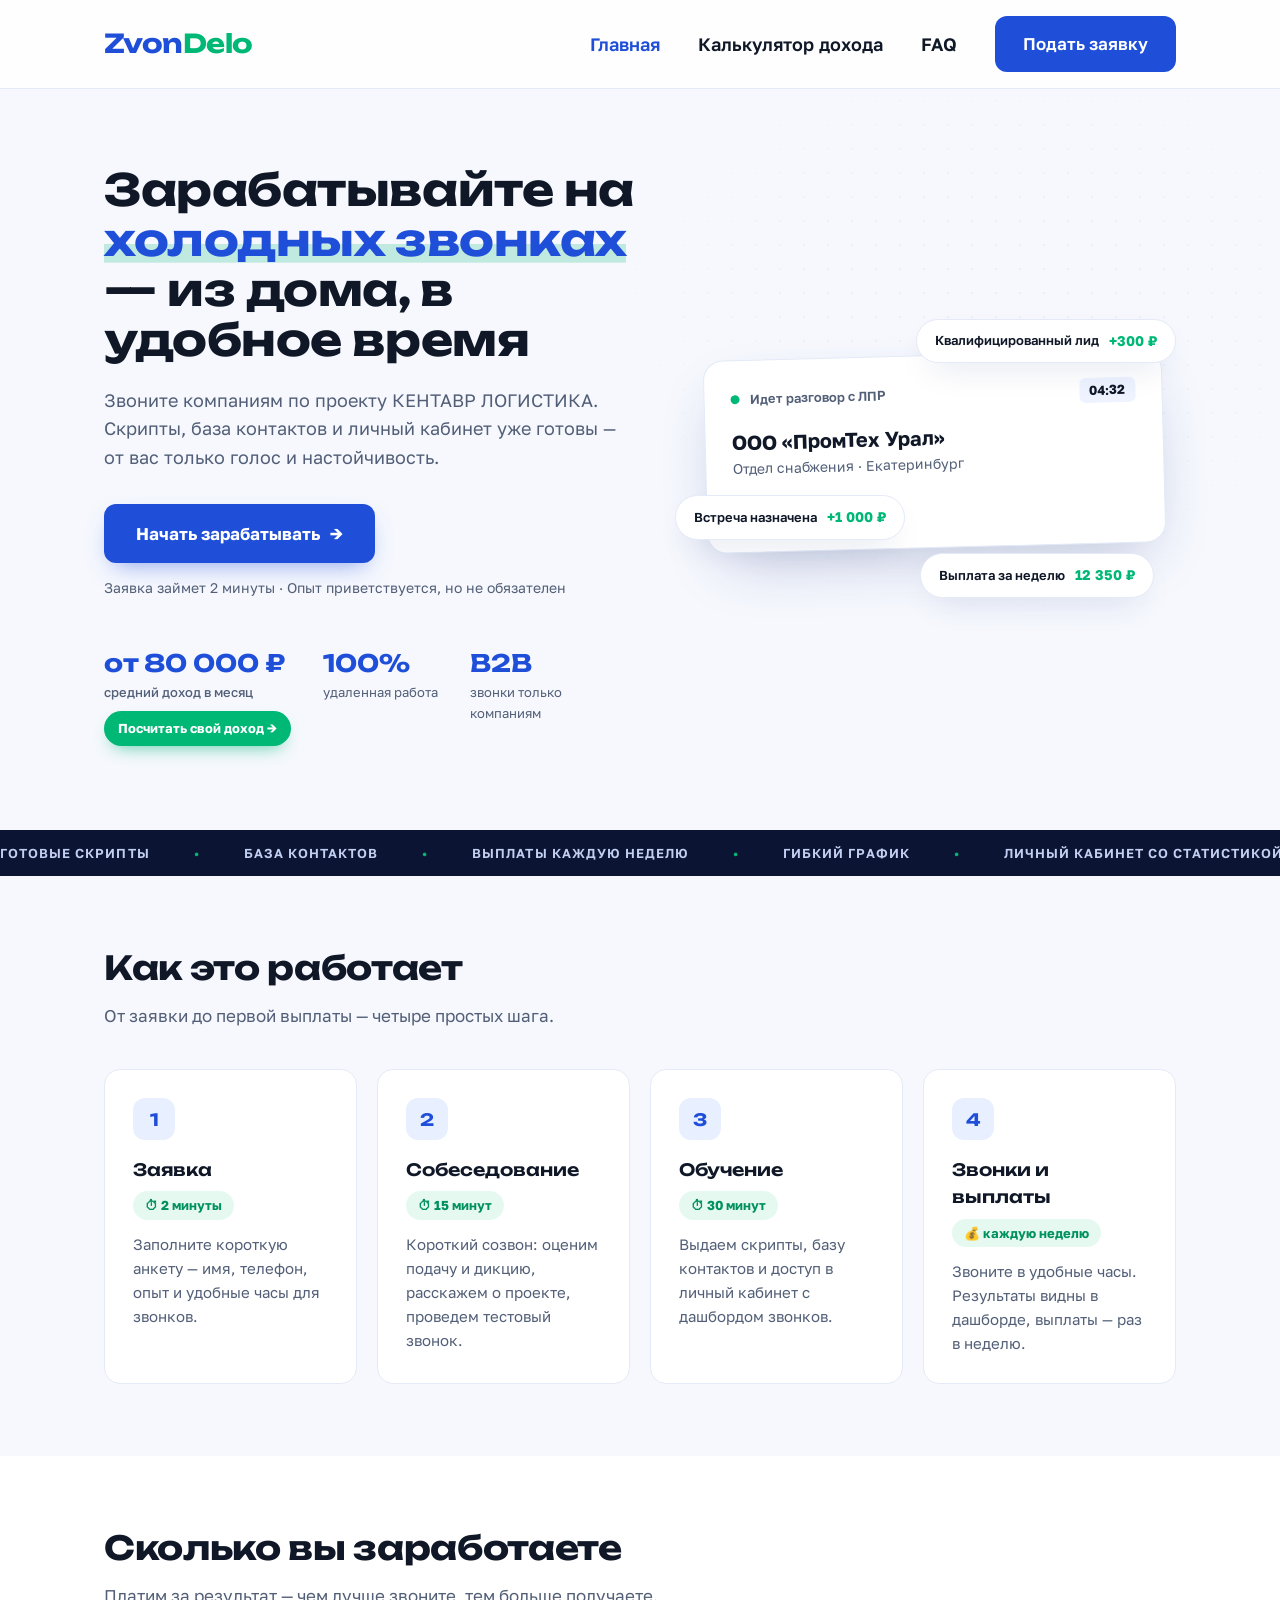
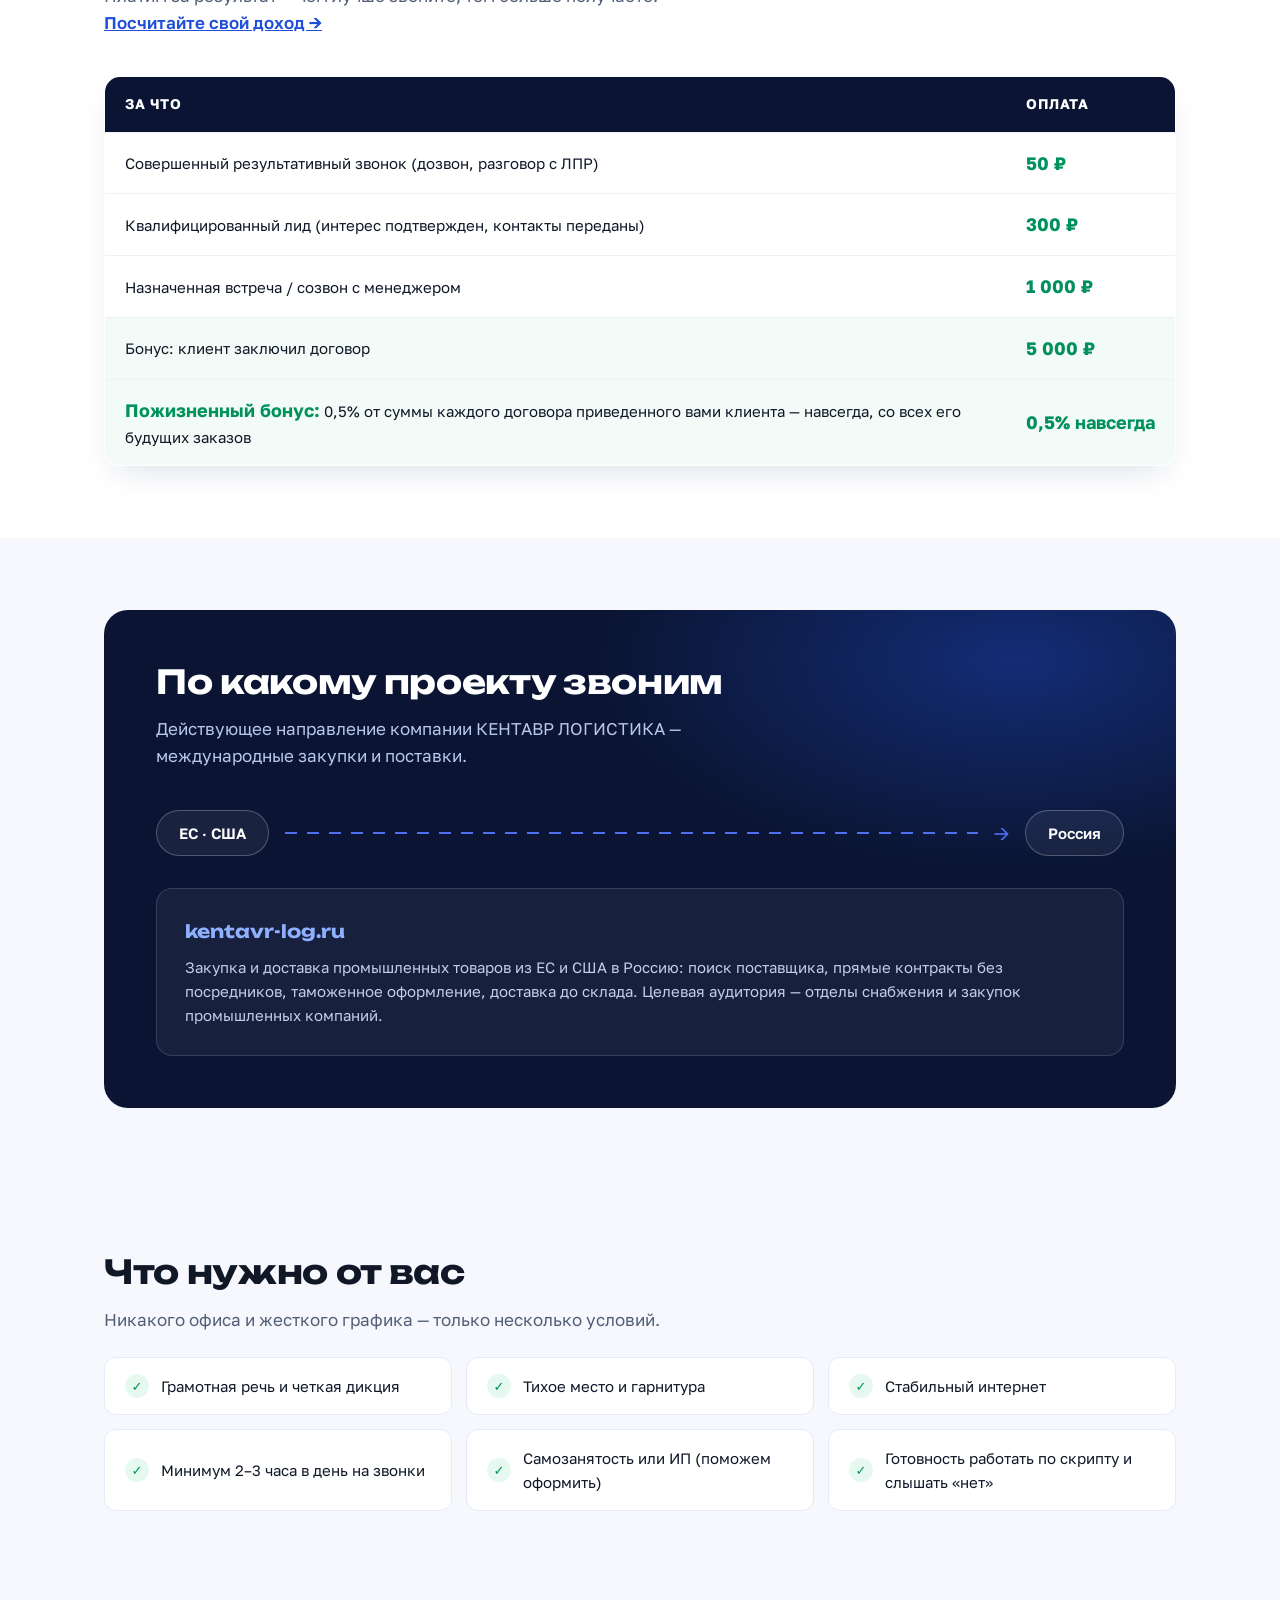
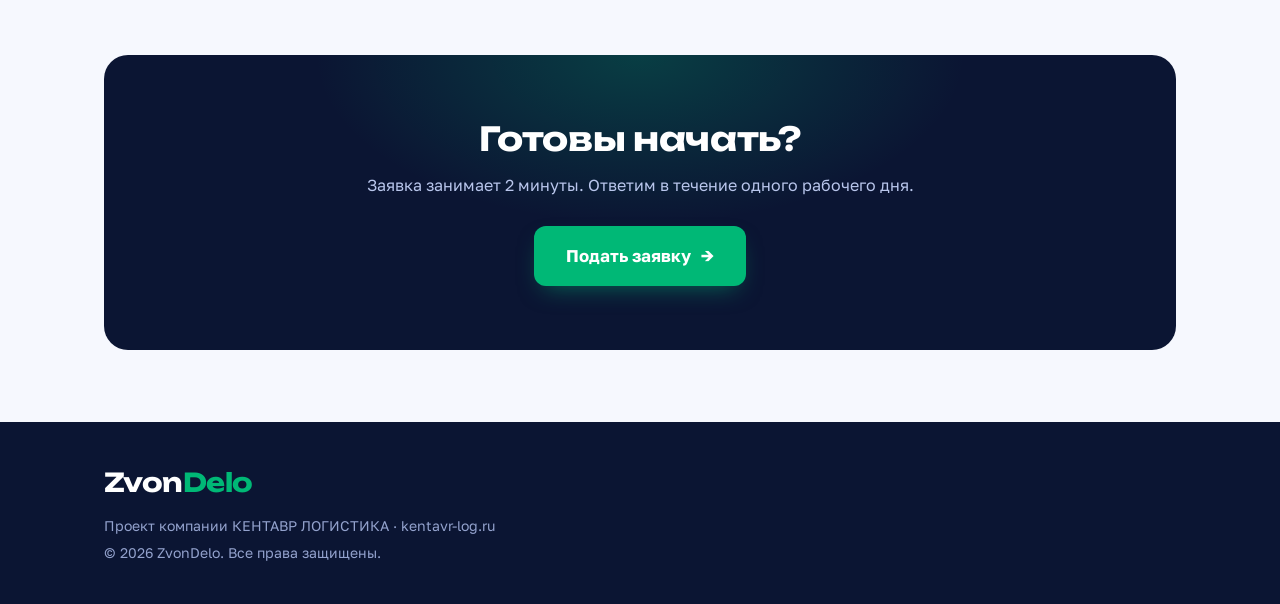
==== commit 288cac1e: "shorter, punchier hero copy Co-Authored-By: Claude Fable 5 <noreply@anthropic.com>" ====
--- a/index.html
+++ b/index.html
@@ -30,8 +30,8 @@
 <section class="hero">
   <div class="wrap hero-grid">
     <div>
-      <h1>Зарабатывайте на <em>холодных звонках</em> — удаленно, в удобное время</h1>
-      <p>Мы ищем фрилансеров-операторов для обзвона клиентов по проекту компании КЕНТАВР ЛОГИСТИКА. Готовые скрипты, база контактов и личный кабинет со статистикой — от вас только голос и настойчивость.</p>
+      <h1>Зарабатывайте на <em>холодных звонках</em> — из дома, в удобное время</h1>
+      <p>Звоните компаниям по проекту КЕНТАВР ЛОГИСТИКА. Скрипты, база контактов и личный кабинет уже готовы — от вас только голос и настойчивость.</p>
       <a class="btn" href="apply.html">Начать зарабатывать</a>
       <div class="note">Заявка займет 2 минуты · Опыт приветствуется, но не обязателен</div>
       <div class="stats">
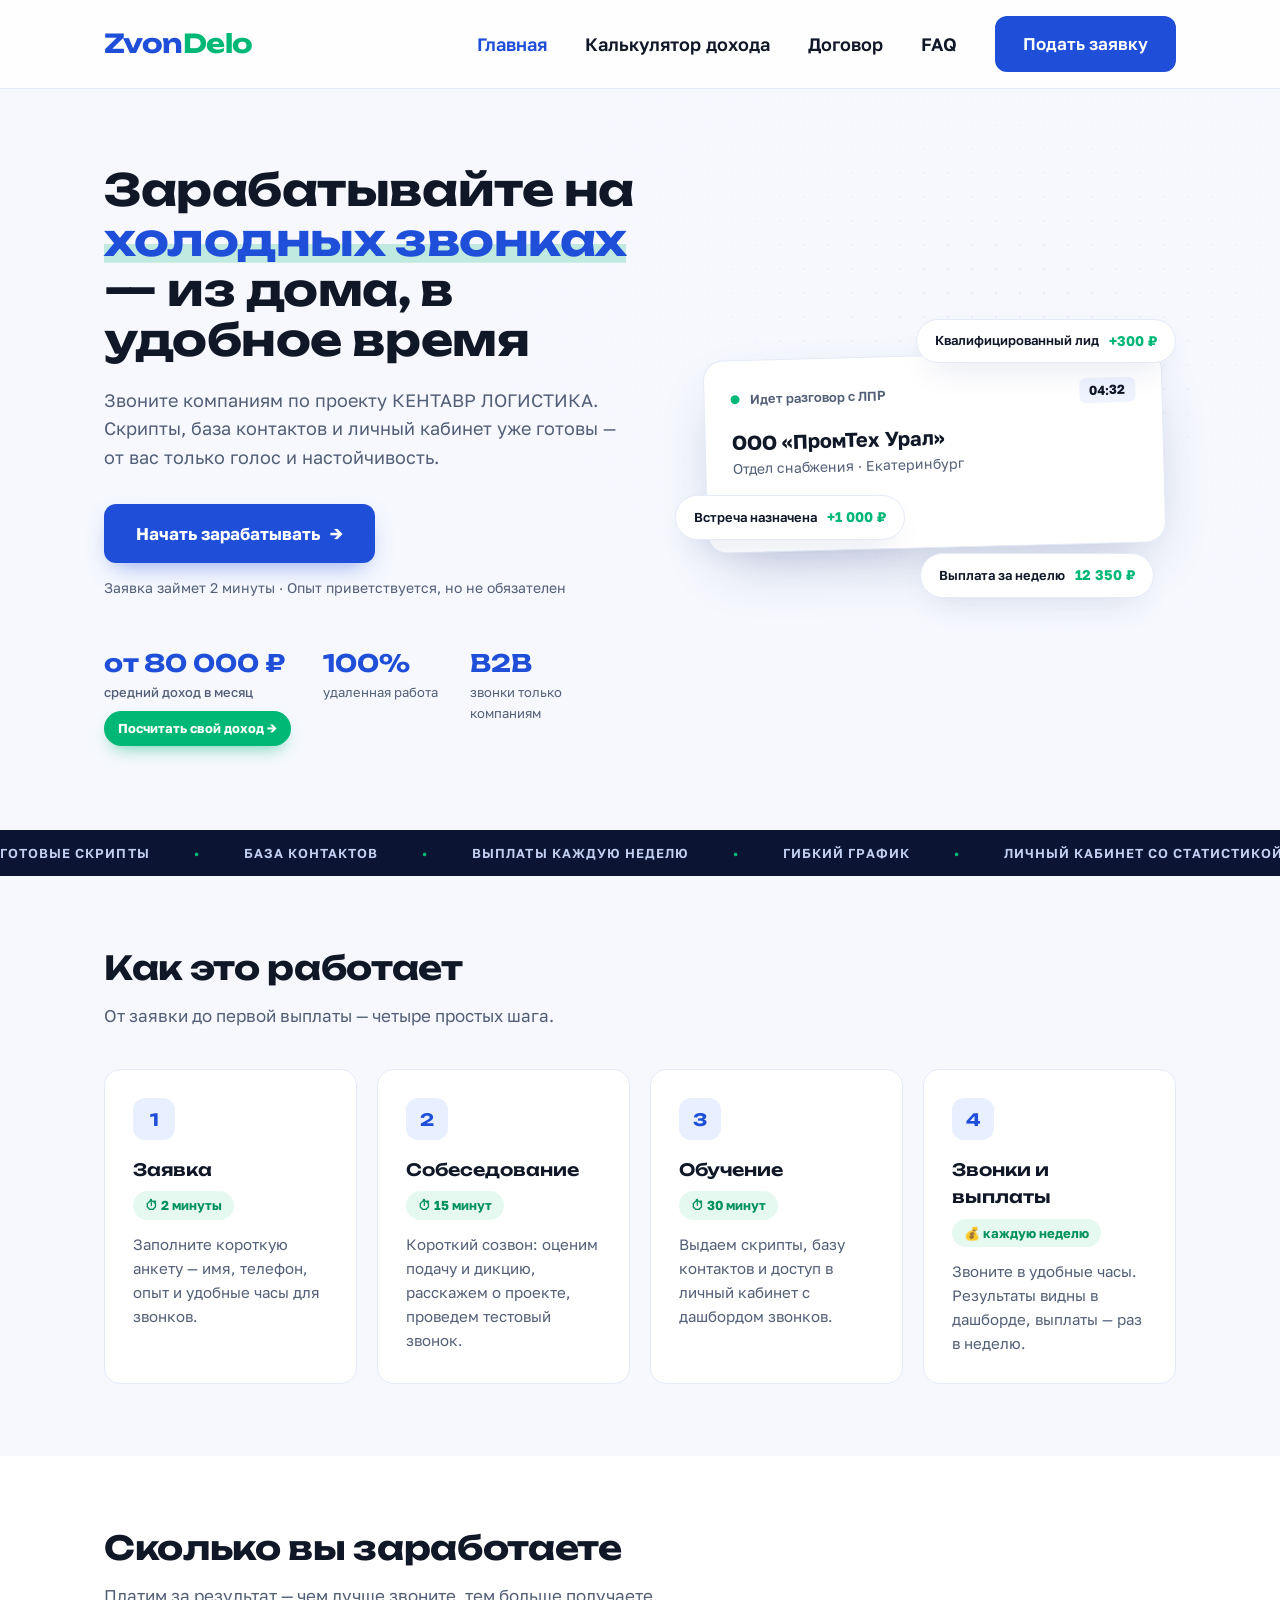
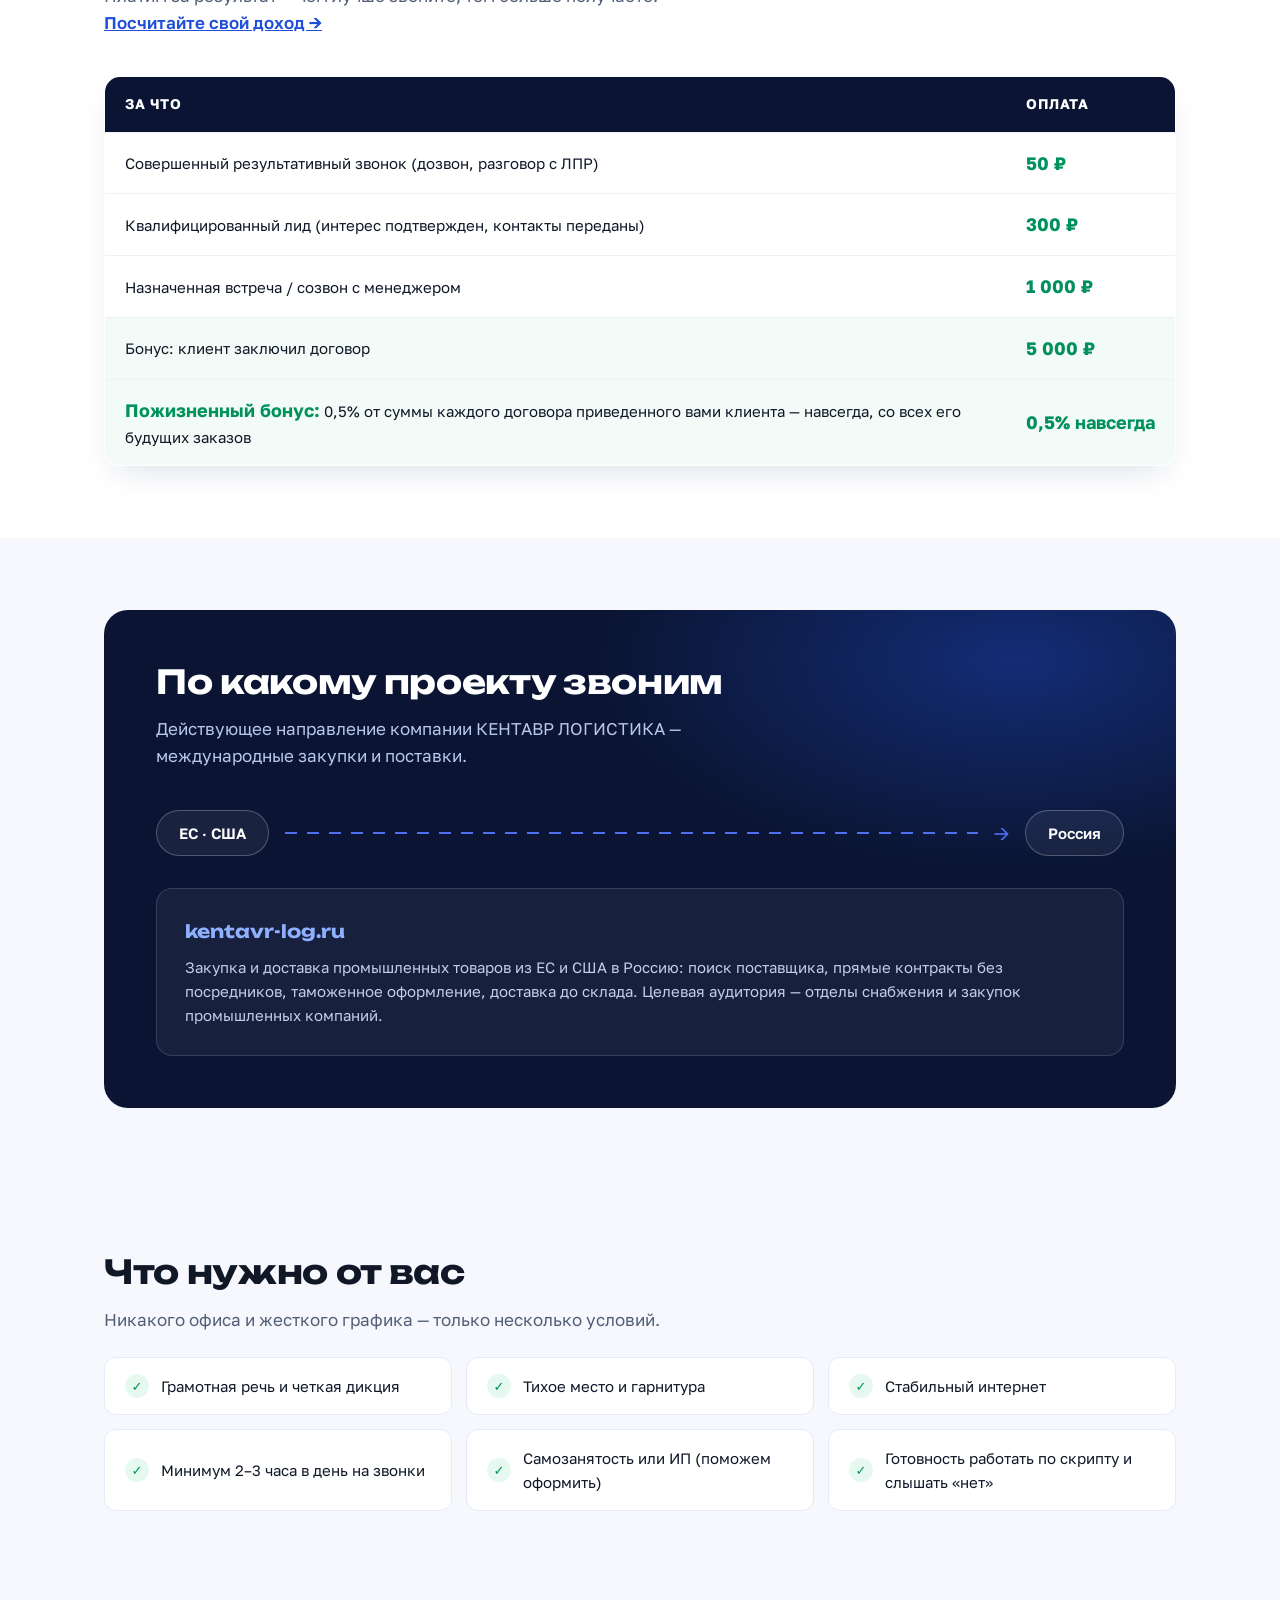
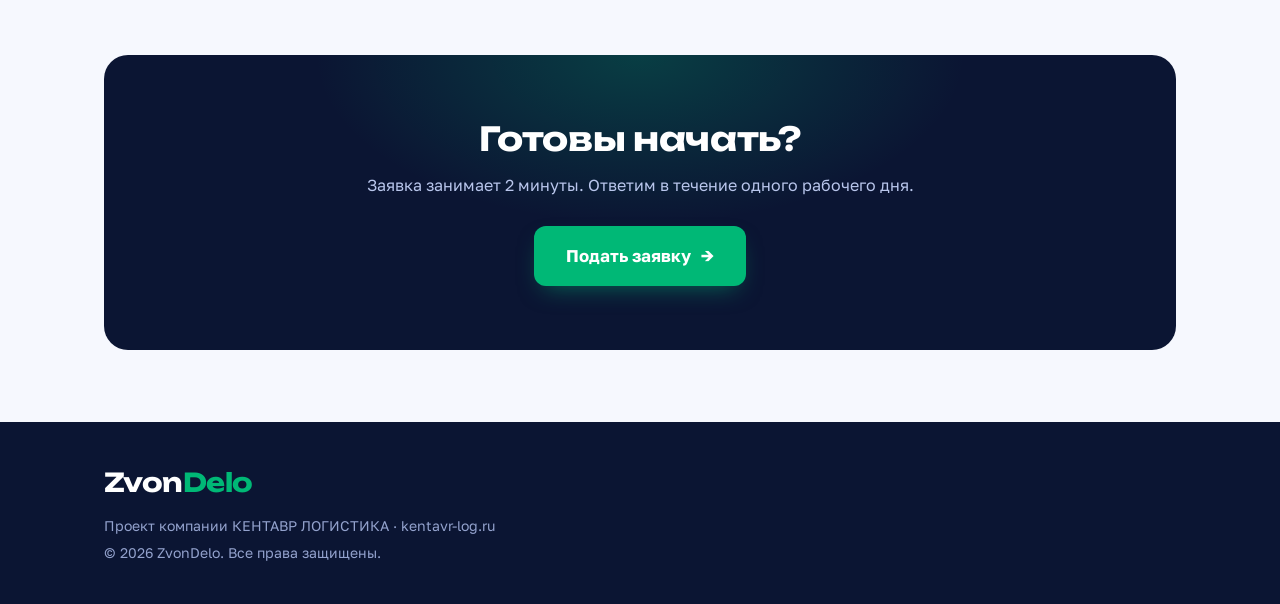
==== commit b40127ab: "contract page: official terms for operators, weekly payments emphasized Co-Authored-By: Claude Fable" ====
--- a/index.html
+++ b/index.html
@@ -21,6 +21,7 @@
     <div class="nav-links">
       <a href="index.html" class="active">Главная</a>
       <a href="calculator.html">Калькулятор дохода</a>
+      <a href="contract.html">Договор</a>
       <a href="faq.html">FAQ</a>
       <a class="btn-sm" href="apply.html">Подать заявку</a>
     </div>
--- a/style.css
+++ b/style.css
@@ -139,8 +139,9 @@
 .form-msg-err{background:#fdecec;color:#c0392b}
 
 .stat-label{display:block;font-size:13px;color:var(--gray);font-weight:500;max-width:170px}
-.life-banner{background:#e6f9f1;border:1px solid #b6ebd6;border-radius:14px;padding:16px 22px;margin-bottom:26px;font-size:15px;color:var(--ink);max-width:820px}
-.life-banner b{color:var(--green-dark)}
+.life-banner{background:#e6f9f1;border:1px solid #b6ebd6;border-radius:20px;padding:34px 38px;margin-bottom:28px;color:var(--ink);max-width:820px}
+.life-big{font-family:'Unbounded','Golos Text',sans-serif;font-weight:700;font-size:clamp(36px,5.5vw,56px);line-height:1.08;color:var(--green-dark);letter-spacing:-.01em}
+.life-banner p{font-size:18px;color:var(--ink);margin-top:10px;font-weight:500}
 
 .calc{padding:72px 0 64px}
 .calc-grid{display:grid;grid-template-columns:1.05fr .95fr;gap:24px;align-items:stretch}
